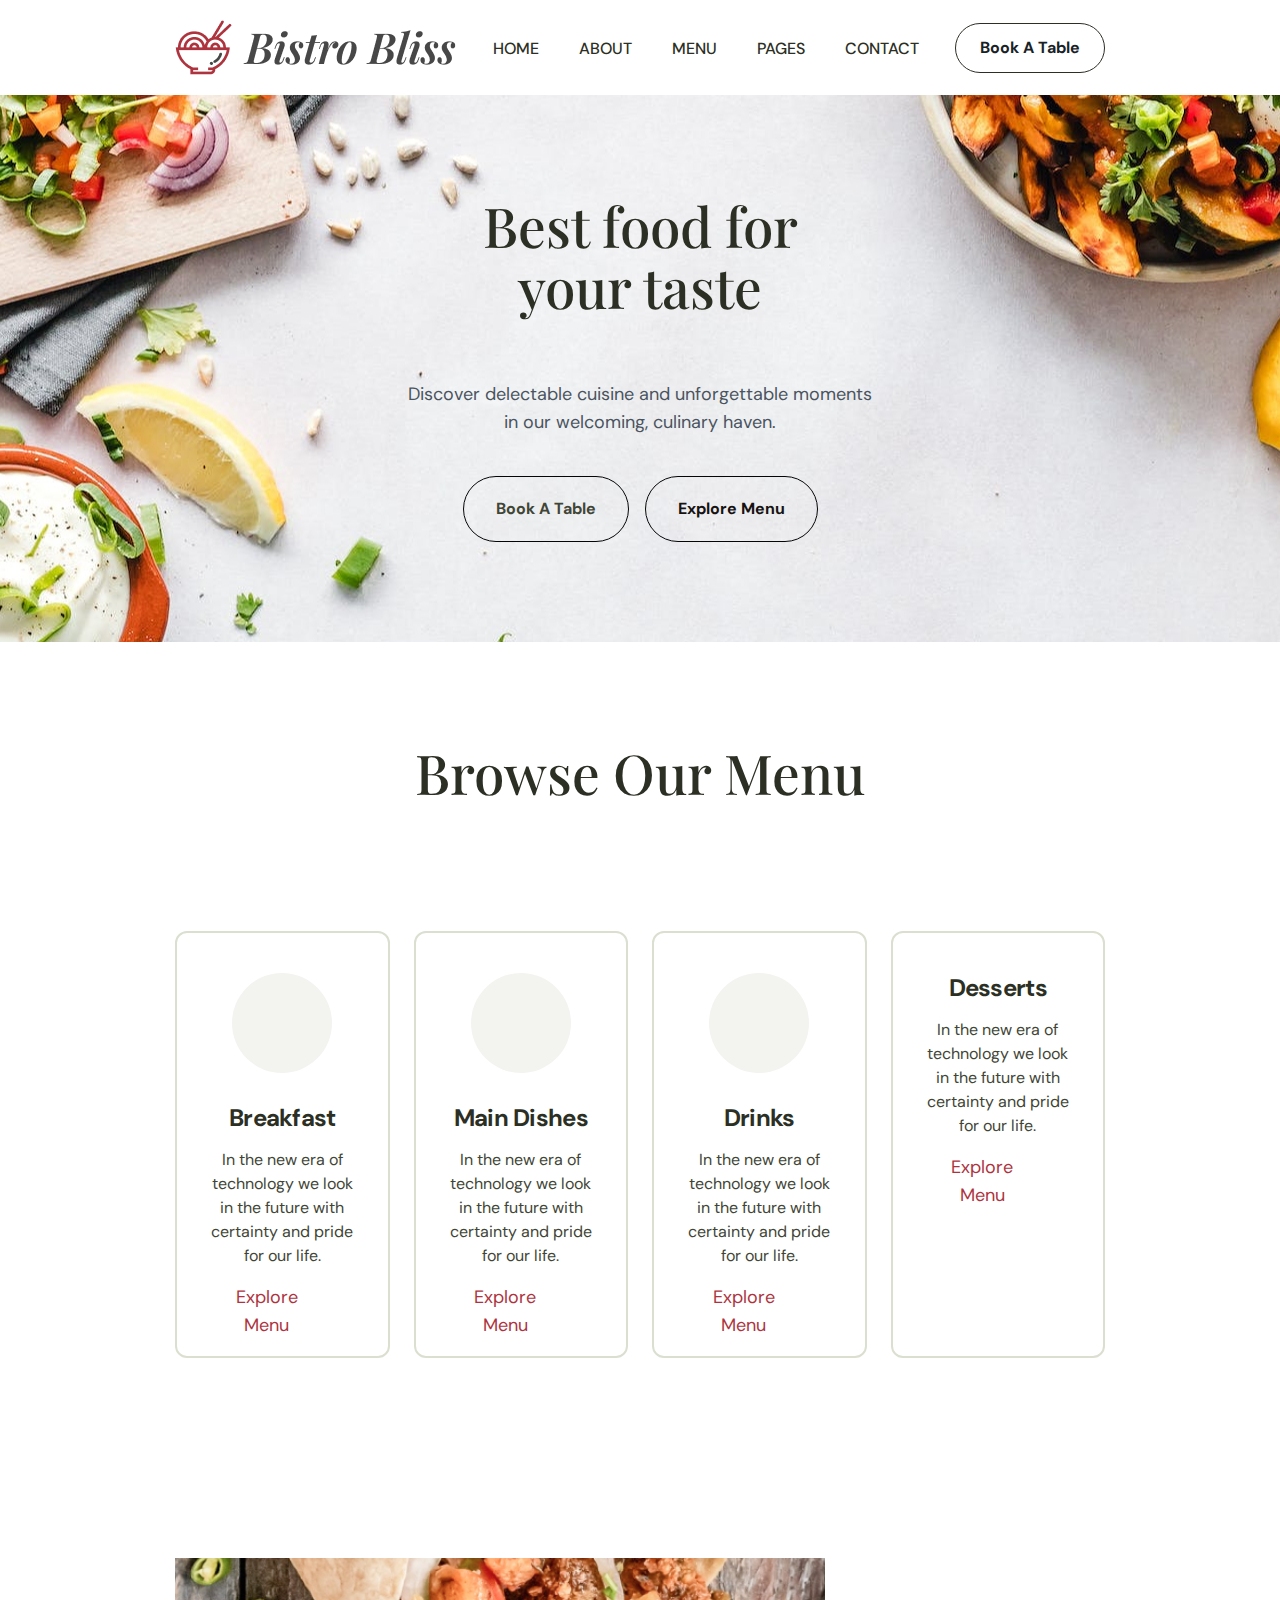
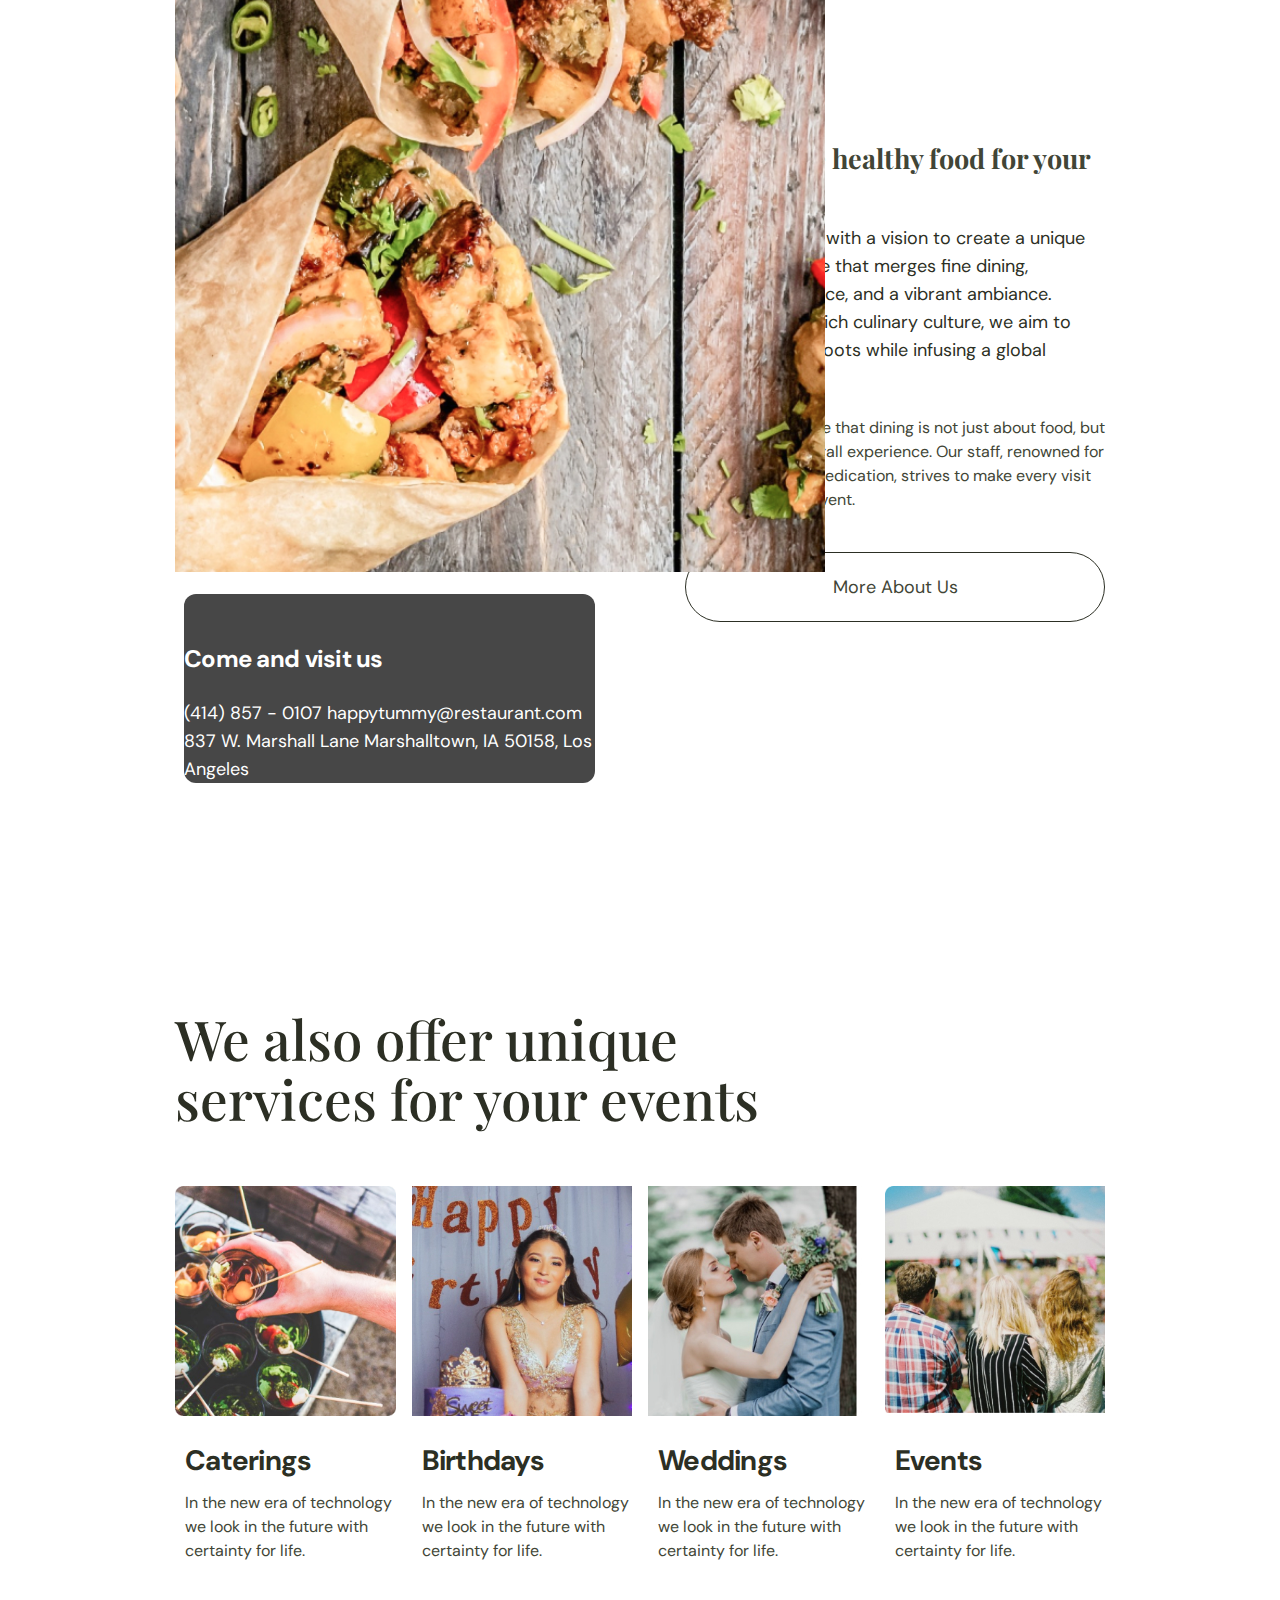
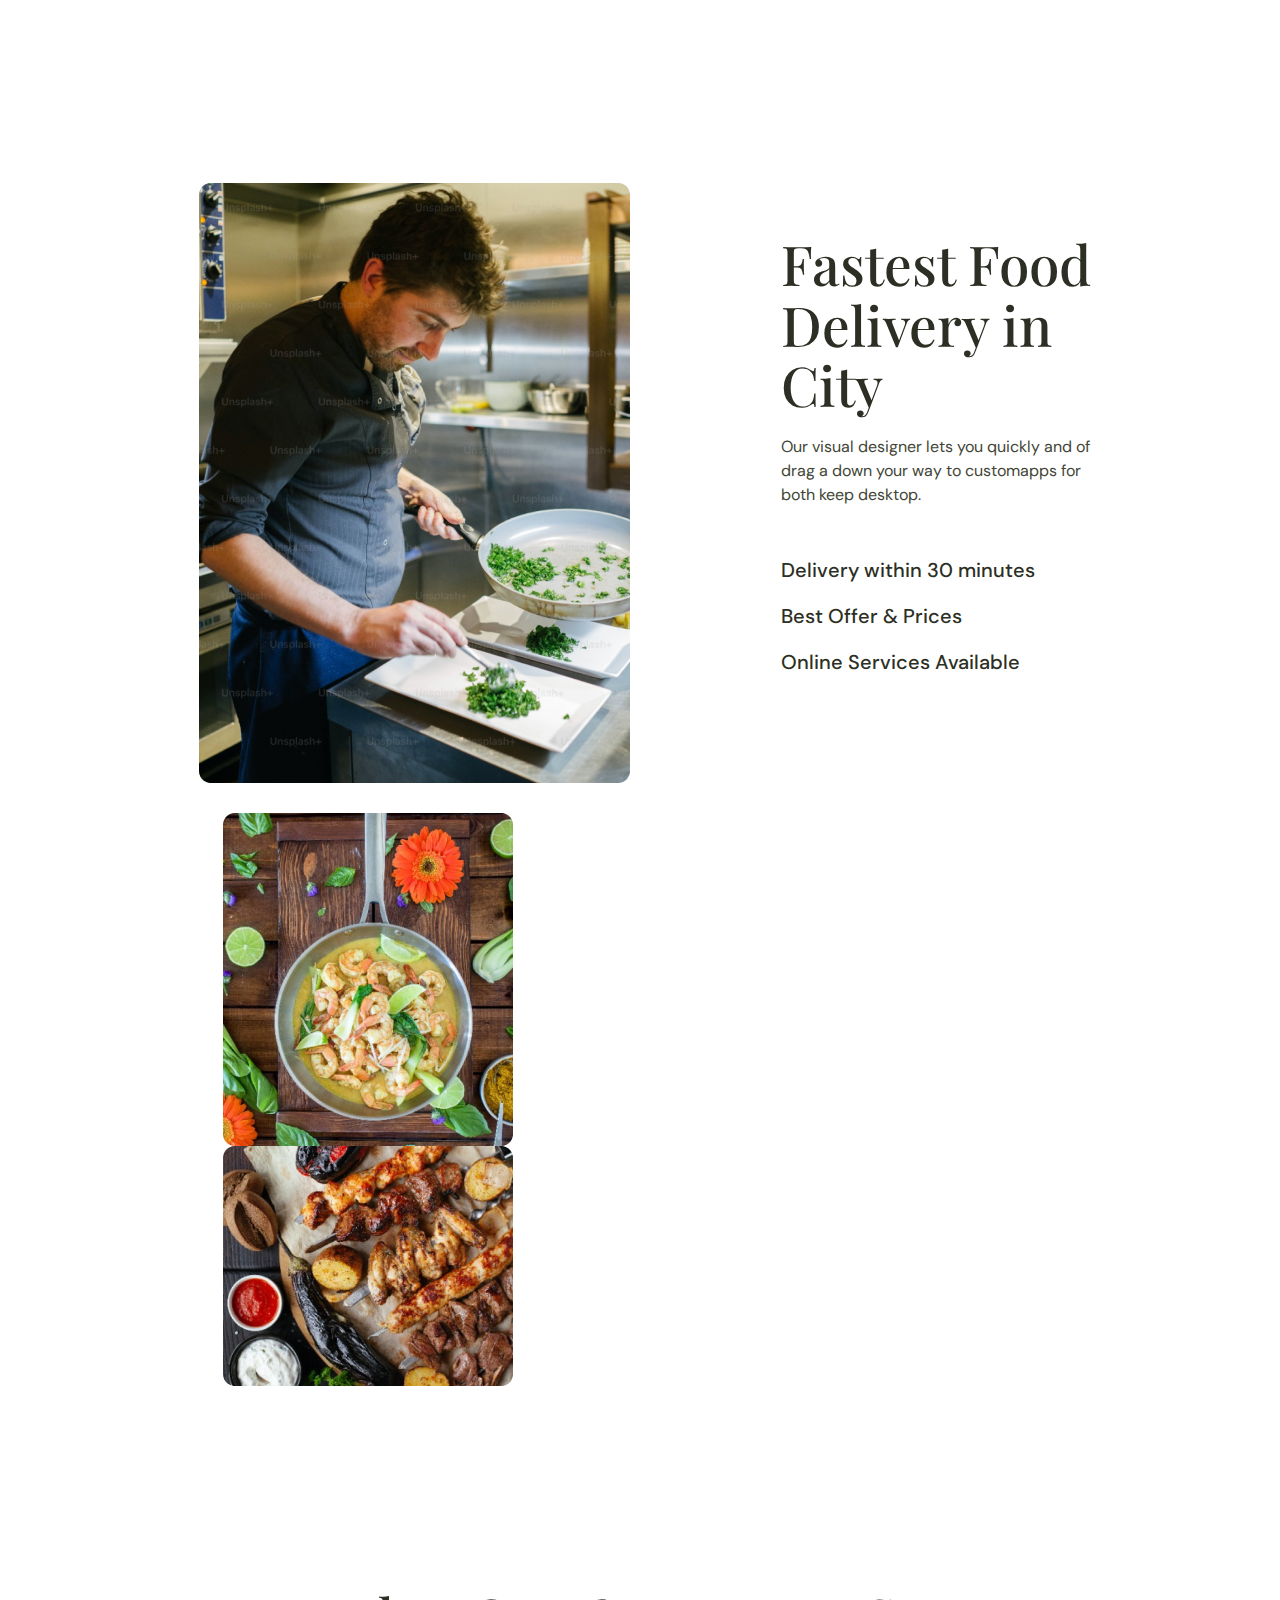
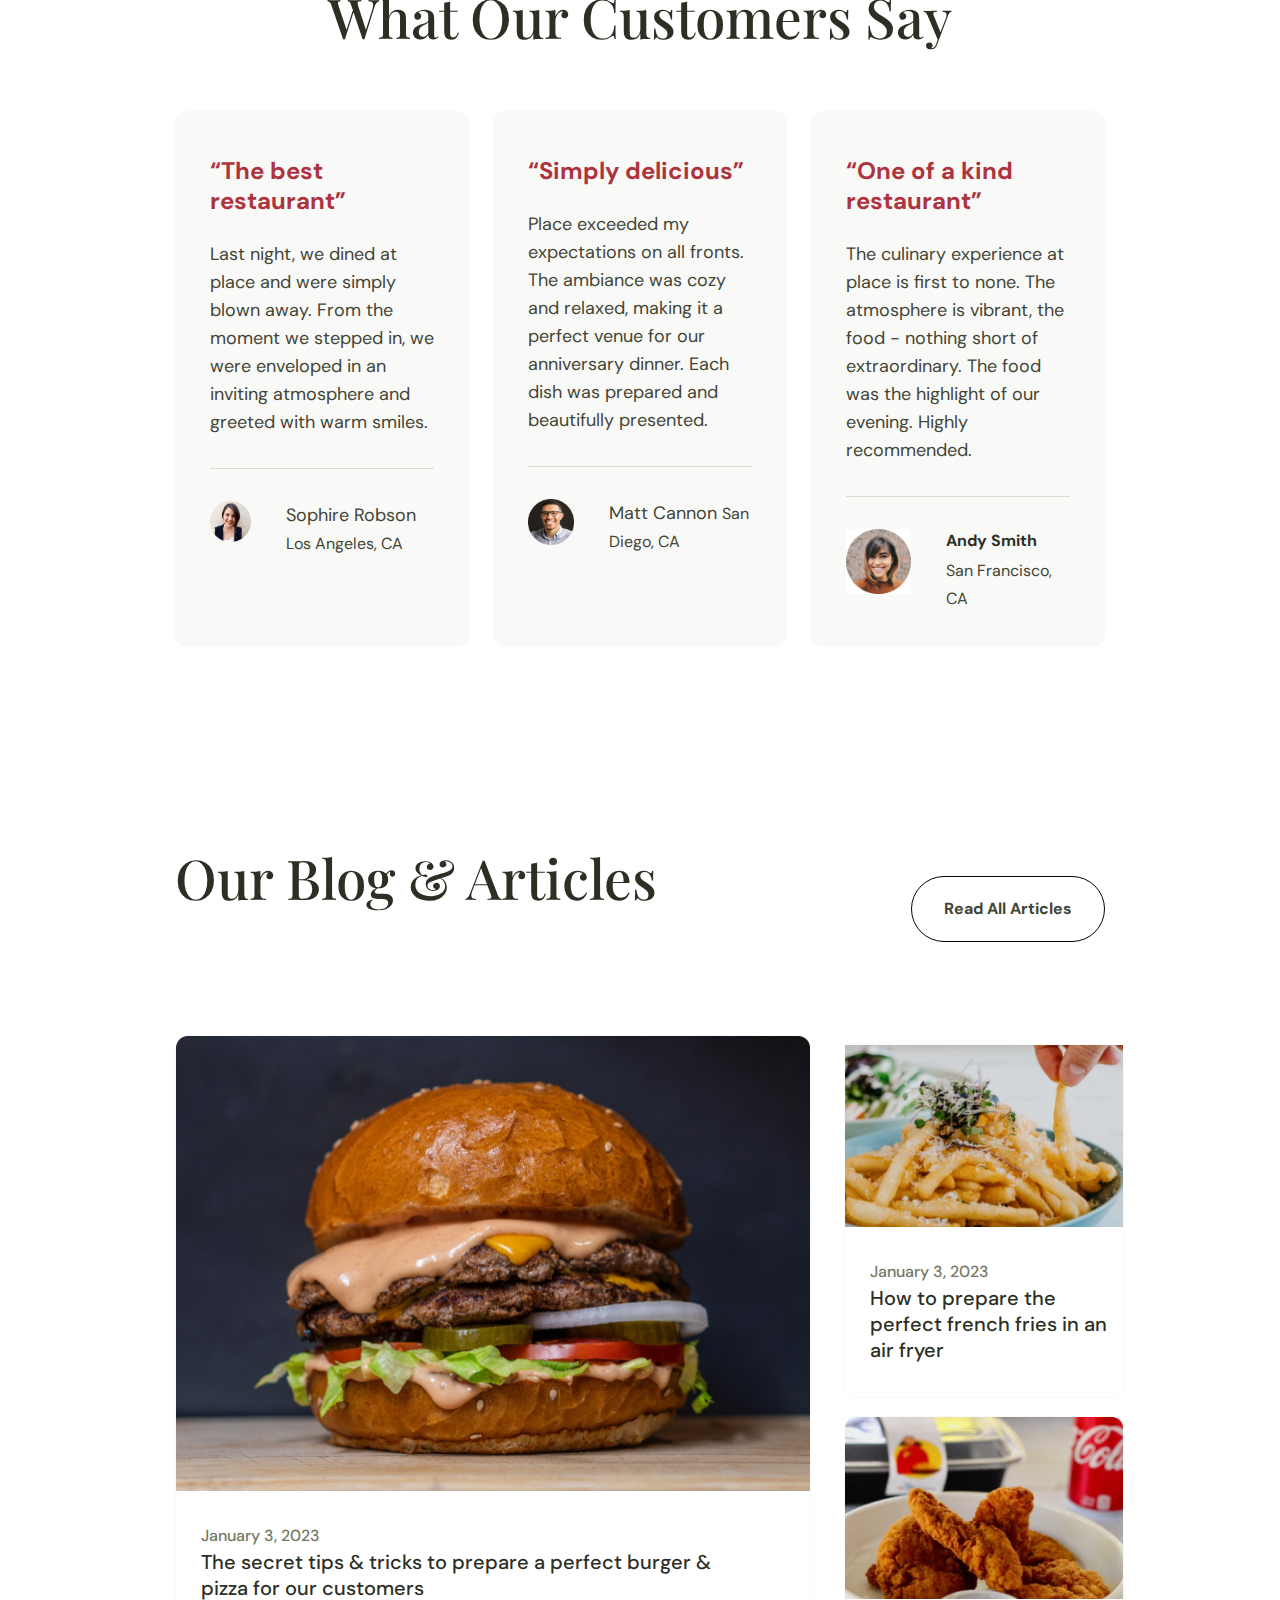
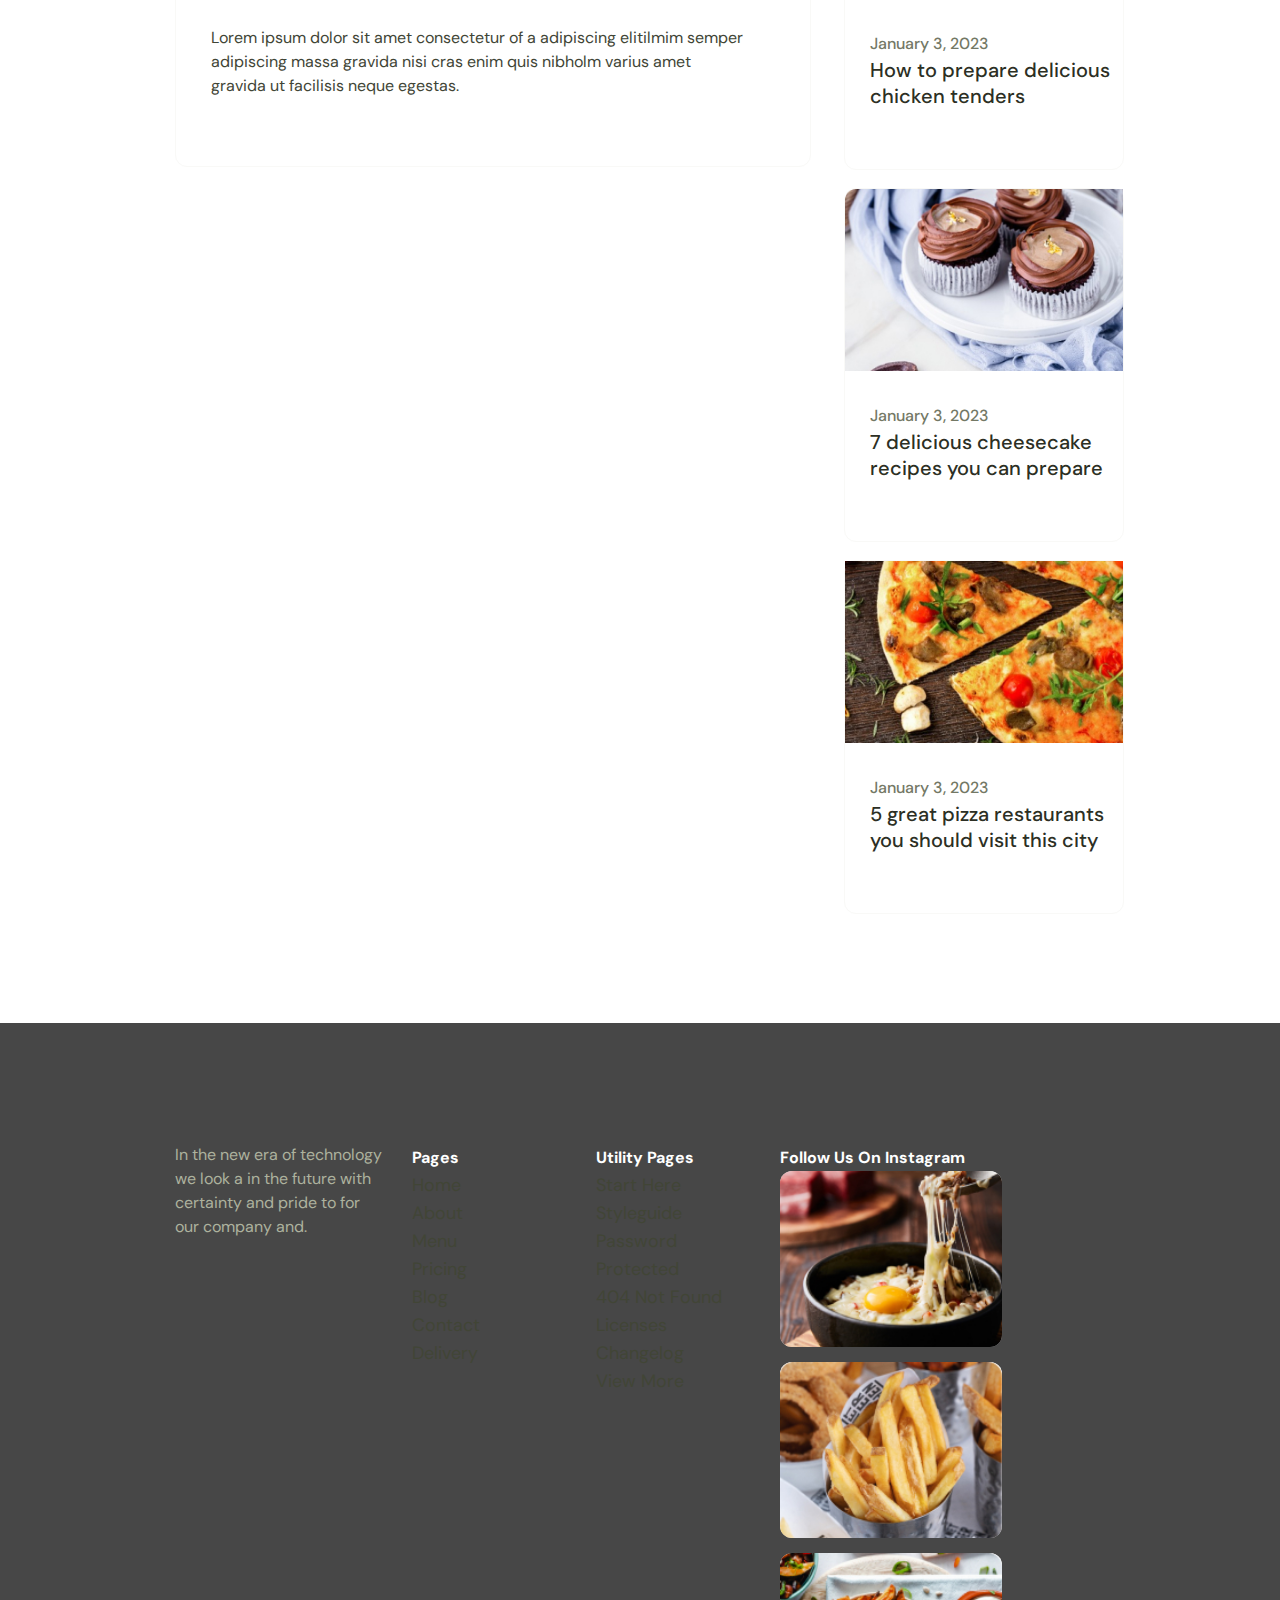
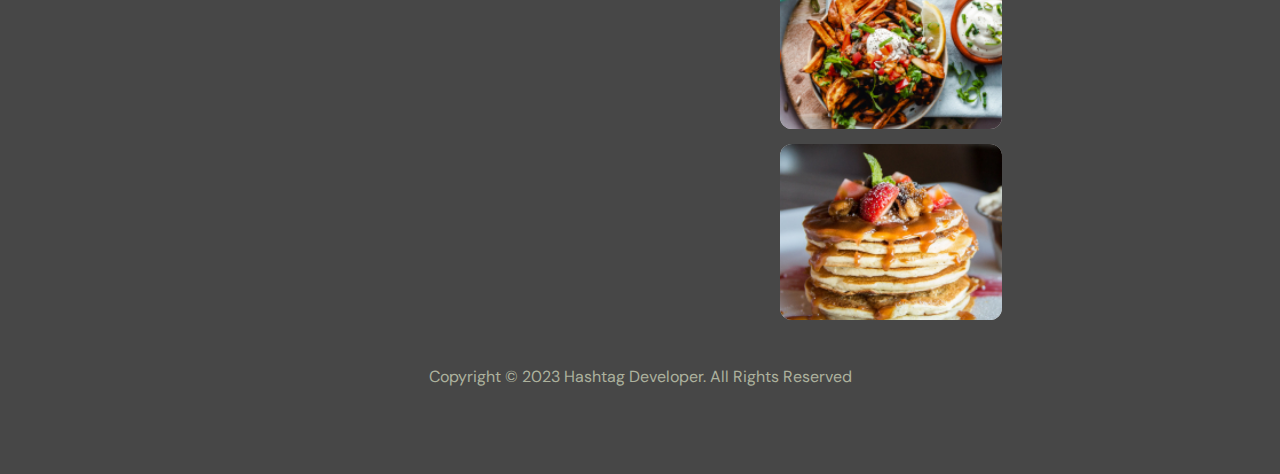
==== index.html @ 9ccdf3a5 "test" ====
<!DOCTYPE html>
<html lang="en">

<head>
	<meta charset="UTF-8">
	<title>Bistro Bliss</title>
	<meta name="viewport" content="width=device-width, initial-scale=1.0">
	<link rel="apple-touch-icon" sizes="180x180" href="img/favicon/apple-touch-icon.png">
	<link rel="icon" type="image/png" sizes="32x32" href="img/favicon/favicon-32x32.png">
	<link rel="icon" type="image/png" sizes="16x16" href="img/favicon/favicon-16x16.png">
	<link rel="stylesheet" href="" link rel="preconnect" href="https://fonts.googleapis.com">
	<link rel="preconnect" href="https://fonts.gstatic.com" crossorigin>
	<link href="https://fonts.googleapis.com/css2?family=DM+Sans:ital,opsz,wght@0,9..40,400;0,9..40,
	700;1,9..40,400&family=Playfair+Display:ital,wght@0,500;1,400;1,700&display=swap" rel="stylesheet">
	<link rel="stylesheet" href="css/style.css">
	<link rel="stylesheet" href="css/media.css">
</head>

<body>
	<header>
		<div class="container">
			<div class="head  flex">
				<a href="index.html" class="head_logo">
					<img src="img/icons/Logo.png" alt="">
				</a>
				<nav>
					<ul class="menu flex">
						<li><a href="index.html">HOME</a></li>
						<li><a href="about.html">ABOUT</a></li>
						<li><a href="menu.html">MENU</a></li>
						<li><a href="pages.html">PAGES</a></li>
						<li><a href="contact.html">CONTACT</a></li>

					</ul>
				</nav>
				<a href="#" class="btn">Book A Table</a>
			</div>

		</div>
	</header>

	<section class="main">
		<div class="container">
			<h1 class="sec_tit">Best food for <br>
				your taste</h1>
			<p class="sec_desc">
				Discover delectable cuisine and unforgettable moments <br> in our welcoming, culinary haven.
			</p>
			<div class="buttons">
				<a href="#" class="btn1">Book A Table</a>
				<a href="#" class="btn2">Explore Menu</a>


			</div>
		</div>
	</section>

	<section class="browse">
		<div class="container">
			<h2 class="sec_tit">Browse Our Menu</h2>
			<div class="browse_cards flex">
				<div class="browse_card">
					<i class="browse_ic"></i>
					<h3 class="browse_tit">Breakfast</h3>
					<p class="browse_txt">In the new era of technology we look in the future with certainty and pride
						for our life.</p>
					<a href="menu.html" class="browse_link"> Explore Menu</a>
				</div>
				<div class="browse_card">
					<i class="browse_ic"></i>
					<h3 class="browse_tit">Main Dishes</h3>
					<p class="browse_txt">In the new era of technology we look in the future with certainty and pride
						for our life.</p>
					<a href="menu.html" class="browse_link"> Explore Menu</a>
				</div>
				<div class="browse_card">
					<i class="browse_ic"></i>
					<h3 class="browse_tit">Drinks</h3>
					<p class="browse_txt">In the new era of technology we look in the future with certainty and pride
						for our life.</p>
					<a href="menu.html" class="browse_link">Explore Menu</a>
				</div>
				<div class="browse_card">
					<i class="browse_"></i>
					<h3 class="browse_tit">Desserts</h3>
					<p class="browse_txt">In the new era of technology we look in the future with certainty and pride
						for our life.</p>
					<a href="menu.html" class="browse_link">Explore Menu</a>
				</div>
			</div>
		</div>
	</section>
	<section class="about ">
		<div class="container">
			<div class="provide_in flex">
				<div class="provide_left">
					<div class="about_img">
						<img src="img/don.jpg" alt="">
					</div>
					<div class="provide_info">
						<p class="provide_info-txt">Come and visit us</p>
						<div class="icons">

							<a href="tel:(414) 857 - 0107">(414) 857 - 0107</a>
							<a href="mailto:happytummy@restaurant.com">happytummy@restaurant.com</a>
							<a href="geo:837 W. Marshall Lane Marshalltown, IA 50158, Los Angeles">837 W. Marshall Lane
								Marshalltown, IA 50158, Los Angeles</a>

						</div>

					</div>
				</div>
				<div class="provide_right">

					<h2 class="tit2"> We provide healthy food for your family.</h2>
					<p class="p1">Our story began with a vision to create a unique dining experience that merges
						fine
						dining,
						exceptional service, and a vibrant ambiance. Rooted in city's rich culinary culture, we aim
						to honor
						our
						local roots while infusing a global palate.</p>
					<p class="p2">At place, we believe that dining is not just about food, but also about the
						overall
						experience. Our staff, renowned for their warmth and dedication, strives to make every visit
						an
						unforgettable event.</p>
					<a href="menu.html" class="btn_box1"> More About Us</a>


				</div>

			</div>
		</div>
	</section>
	<section class="offer">
		<div class="container">
			<h2 class=" sec_sub-tit">We also offer unique services for your events</h2>
			<div class="offer_cards flex">
				<div class="offer_card">
					<div class="offer_img">
						<img src="img/offer1.jpg" alt="">
					</div>
					<div class="offer_tit">
						<h3>Caterings</h3>
					</div>
					<div class="offer_txt">
						<p>In the new era of technology we look in the future with certainty for life.</p>
					</div>
				</div>
				<div class="offer_card">
					<div class="offer_img">
						<img src="img/offer2.jpg" alt="">
					</div>
					<div class="offer_tit">
						<h3>Birthdays</h3>
					</div>
					<div class="offer_txt">
						<p>In the new era of technology we look in the future with certainty for life.</p>
					</div>
				</div>
				<div class="offer_card">
					<div class="offer_img">
						<img src="img/offer3.jpg" alt="">
					</div>
					<div class="offer_tit">
						<h3>Weddings</h3>
					</div>
					<div class="offer_txt">
						<p>In the new era of technology we look in the future with certainty for life.</p>
					</div>
				</div>
				<div class="offer_card">
					<div class="offer_img">
						<img src="img/offer4.jpg" alt="">
					</div>
					<div class="offer_tit">
						<h3>Events</h3>
					</div>
					<div class="offer_txt">
						<p>In the new era of technology we look in the future with certainty for life.</p>
					</div>
				</div>
			</div>
		</div>
	</section>
	<section class="fastest_food">
		<div class="container">

			<div class="provide_in2 flex">
				<div class="provide_left2 flex">
					<div class="provide_l1">
						<img src="img/ff1.jpg" alt="">
					</div>
					<div class="provide_l2">
						<img src="img/ff2.jpg" alt="">
						<img src="img/ff3.jpg" alt="">
					</div>
				</div>
				<div class="provide_right2">
					<h2 class="sec_sub-tit">Fastest Food Delivery in City</h2>
					<p class="ff_txt">Our visual designer lets you quickly and of drag a down your way to customapps for
						both keep desktop. </p>
					<div class="icons2">
						<a href="menu html">Delivery within 30 minutes</a>
						<a href="menu html">Best Offer & Prices</a>
						<a href="menu html">Online Services Available</a>
					</div>
				</div>


			</div>
		</div>
	</section>
	<section class="our">
		<div class="container">
			<h2 class="sec_tit">What Our Customers Say</h2>
			<div class="cards flex">
				<div class="card">
					<h4 class="our_tit">
						“The best restaurant”
					</h4>
					<p class="our_txt">Last night, we dined at place and were simply blown away. From the moment we
						stepped in, we were enveloped in an inviting atmosphere and greeted with warm smiles.</p>

					<div class="our_customer flex">
						<div class="our_img">
							<img src="img/bh.jpg" alt="">
						</div>
						<div class="our_info">
							<span class="our_nane">Sophire Robson</span>
							<span class="our_addres">Los Angeles, CA</span>
						</div>
					</div>
				</div>
				<div class="card">
					<h4 class="our_tit">
						“Simply delicious”
					</h4>
					<p class="our_txt">Place exceeded my expectations on all fronts. The ambiance was cozy and relaxed,
						making it a perfect venue for our anniversary dinner. Each dish was prepared and beautifully
						presented.</p>

					<div class="our_customer flex">
						<div class="our_img">
							<img src="img/bs.jpg" alt="">
						</div>
						<div class="our_info">
							<span class="our_nane">Matt Cannon</span>
							<span class="our_addres">San Diego, CA</span>
						</div>
					</div>
				</div>
				<div class="card">
					<h4 class="our_tit">
						“One of a kind restaurant”
					</h4>
					<p class="our_txt">The culinary experience at place is first to none. The atmosphere is vibrant, the
						food - nothing short of extraordinary. The food was the highlight of our evening. Highly
						recommended.</p>

					<div class="our_customer flex">
						<div class="our_img">
							<img src="img/sf.jpg" alt="">
						</div>
						<div class="our_info">
							<span class="our_name">Andy Smith</span>
							<span class="our_addres">San Francisco, CA</span>
						</div>
					</div>
				</div>
			</div>

		</div>
	</section>
	<section class="blog">

		<div class="container">
			<div class="blog_top flex">
				<h2 class="sec_tit">
					Our Blog & Articles

				</h2>
				<a href="#" class="btn_red">Read All Articles</a>
			</div>
			<div class="provide_in3">
				<div class="blog_cards flex">
					<div class="provide_right2">
						<div class="blog_card">
							<div class="blog_img">
								<img src="img/blog1.jpg" alt="">
							</div>
							<span class="blog_date">January 3, 2023</span>
							<h4 class="blog_tit">The secret tips & tricks to prepare a perfect burger & pizza for our
								customers</h4>
							<p class="blog_txt">Lorem ipsum dolor sit amet consectetur of a adipiscing elitilmim semper
								adipiscing massa gravida nisi cras enim quis nibholm varius amet gravida ut facilisis
								neque egestas.</p>
						</div>
					</div>
					<div class="provide_left2  ">
						<div class="blog_card">
							<div class="blog_img">
								<img src="img/blog2.jpg" alt="">
							</div>
							<span class="blog_date">January 3, 2023</span>
							<h4 class="blog_tit">How to prepare the perfect french fries in an air fryer</h4>
						</div>
						<div class="blog_card">
							<div class="blog_img">
								<img src="img/blog3.jpg" alt="">
							</div>
							<span class="blog_date">January 3, 2023</span>
							<h4 class="blog_tit">How to prepare delicious chicken tenders</h4>
						</div>
						<div class="blog_card">
							<div class="blog_img">
								<img src="img/blog4.jpg" alt="">
							</div>
							<span class="blog_date">January 3, 2023</span>
							<h4 class="blog_tit">7 delicious cheesecake recipes you can prepare</h4>
						</div>
						<div class="blog_card">
							<div class="blog_img">
								<img src="img/blog5.jpg" alt="">
							</div>
							<span class="blog_date">January 3, 2023</span>
							<h4 class="blog_tit">5 great pizza restaurants you should visit this city</h4>
						</div>
					</div>

				</div>
			</div>
		</div>
	</section>


	<footer>
		<div class="container">
			<div class="footrer_big flex">

				<div class="footer_left">
					<a href="" class="footer_logo">
						<img src="" alt="">
					</a>
					<p class="footer_txt">In the new era of technology we look a in the future with certainty and pride
						to for our company and.</p>
					<div class="footer_icons">
						<a href="" class="footer_ic"></a>
						<a href="" class="footer_ic"></a>
						<a href="" class="footer_ic"></a>
						<a href="" class="footer_ic"></a>
						<a href="" class="footer_ic"></a>
					</div>
				</div>

				<div class="footer_nav">
					<span class="footer_tit">Pages</span>
					<ul class="footer_list">
					</ul>
					<li><a href="">Home</a></li>
					<li><a href="">About</a></li>
					<li><a href="">Menu</a></li>
					<li><a href="">Pricing </a></li>
					<li><a href="">Blog</a></li>
					<li><a href="">Contact</a></li>
					<li><a href="">Delivery</a></li>

				</div>
				<div class="footer_nav">
					<span class="footer_tit">Utility Pages</span>
					<ul class="footer_list">
					</ul>
					<li><a href="">Start Here</a></li>
					<li><a href="">Styleguide</a></li>
					<li><a href="">Password Protected</a></li>
					<li><a href="">404 Not Found</a></li>
					<li><a href="">Licenses</a></li>
					<li><a href="">Changelog</a></li>
					<li><a href="">View More</a></li>
				</div>
				<div class="footer_right">
					<span class="footer_tit">Follow Us On Instagram</span>
					<div class="footer_imges ">
						<div class="footer_img">
							<img src="img/footer1.jpg" alt="">
						</div>
						<div class="footer_img">
							<img src="img/footer2.jpg" alt="">

						</div>
						<div class="footer_img">

							<img src="img/footer3.jpg" alt="">
						</div>
						<div class="footer_img">

							<img src="img/footer4.jpg" alt="">
						</div>
					</div>

				</div>

			</div>
			<p class="footer_copy">
				Copyright © 2023 Hashtag Developer. All Rights Reserved
			</p>

		</div>
	</footer>


	<script src="js/core.js"></script>

</body>

</html>
---- css/style.css ----
html,
body {
	height: 100%;
}

* {
	margin: 0;
	padding: 0;
	box-sizing: border-box;
}

.clearfix::after {
	clear: both;
	content: "";
	display: table;
}

a {
	color: inherit;
	text-decoration: none;
}

li {
	list-style: none;
}

ul li:last-child {
	margin-bottom: 0;
}

img {
	display: block;
	width: 100%;
	height: auto;
}

button,
label {
	cursor: pointer;
}

input,
button,
textarea {
	background: none;
	border: none;
	outline: none;
	display: block;
	width: 100%;
	font-family: inherit;
	font-size: inherit;
	font-weight: inherit;
}

input[type="radio"],
input[type="checkbox"] {
	display: none;
}

input::placeholder {
	color: inherit;
}

button {
	cursor: pointer;
}

input,
textarea {
	display: block;
	resize: none;
}

body {
	color: #414536;
	font-family: "DM Sans", arial;
	font-size: 18px;
	line-height: 28px;
	/* 155.556% */
}

.container {
	max-width: 1330px;
	width: 100%;
	min-width: 320px;
	margin: 0 auto;
	padding: 0 15px;

}

.dn {
	display: none;
}

section {
	padding: 100px 0;
}

.sec_tit {
	color: var(--neutral-07, #2C2F24);
	text-align: center;

	/* Headline/H1 */
	font-family: Playfair Display;
	font-size: 100px;
	font-style: normal;
	font-weight: 400;
	line-height: 96px;
	/* 96% */
}


.sec_desc {
	padding-top: 32px;
	color: var(--neutral-06, #495460);
	min-width: 660px;
	text-align: center;
	font-style: normal;
	margin: 0 auto 40px;

	/* 155.556% */
}

.color {
	color: #BE963F;
}

.dib {
	display: inline-block;
}

.hover {
	transition: 0.3s;
}

.hover:hover {
	color: #BE963F;
}

.btn {
	color: var(--neutral-07, #182226);
	text-align: right;

	/* Body/16px/Bold */
	font-family: "DM Sans";
	font-size: 16px;
	font-style: normal;
	font-weight: 700;
	line-height: 24px;
	/* 150% */
	display: inline-flex;
	padding: 12px 24px;
	justify-content: center;
	align-items: center;
	gap: 5px;
	border: 5px;
	border-radius: 118px;
	border: 1.5px solid var(--neutral-07, #2C2F24);
	transition: 0.5s;
}


.btn:hover {
	background: #2C2F24;
	color: #fff
}

.menu a {
	color: var(--neutral-07, #2C2F24);
	/* Body/16px/Medium */
	;
	font-size: 16px;
	font-weight: 500;
	line-height: 24px;
	/* 150% */
	padding: 4px 16px;
	margin-right: 8px;
	border-radius: 34px;
	transition: 0.5s;
}

.menu li:last-child a {
	margin-right: 0;
}

.menu a:hover {
	background: #DBDFD0;
}

.link {
	transition: 0.3s;
}

.link:hover {
	box-shadow: 0px 6px 5px 2px #836A36;
}

.flex {
	display: flex;
	justify-content: space-between;
}

/* header */
.head {
	padding: 20px 0;
	align-items: center;
}

.main {
	background: url(/img/icons/main.jpg) center no-repeat;

}

.buttons {
	display: flex;
	justify-content: center;
}

.btn1 {
	display: flex;
	padding: 20px 32px;
	justify-content: center;
	align-items: center;
	gap: 10px;
	border-radius: 118px;
	font-family: "DM Sans";
	font-size: 16px;
	font-style: normal;
	font-weight: 700;
	line-height: 24px;
	border: 1px solid #050505;
	transition: 0.5s;
	margin: 0 8px;

}

.btn2 {
	display: flex;
	padding: 20px 32px;
	justify-content: center;
	align-items: center;
	gap: 10px;
	text-align: right;
	color: #171212;
	cursor: pointer;

	/* Body/16px/Bold */
	font-family: "DM Sans";
	font-size: 16px;
	font-style: normal;
	font-weight: 700;
	line-height: 24px;
	/* 150% */
	border-radius: 118px;
	border: 1px solid #050505;
	transition: 0.5s;
	margin: 0 8px;


}

.btn1:hover,
.btn2:hover {
	background: #AD343E;
	color: var(--neutral-01, #FFF);
}

.br_tit {
	padding-top: 50px;
	color: var(--neutral-07, #2C2F24);
	text-align: center;

	/* Headline/H2 */
	font-family: "Playfair Display";
	font-size: 55px;
	font-style: normal;
	line-height: 96px;
	font-weight: 400;
	line-height: 60.5px;
	/* 110% */
	margin-bottom: 32px;
}

.main .sec_tit {
	max-width: 660px;
	margin: 0 auto 32px;


}

.browse_card {
	border-radius: 12px;
	border: 2px solid #DBDFD0;
	background: #FFF;
	width: calc((100% - 72px) / 4);
	padding: 40px 34px 32px;
	margin-top: 64px;
}

.browse_ic {
	width: 100px;
	height: 100px;
	border-radius: 50%;
	display: block;
	background: #F3F3F0;
	margin: 0 auto 30px;
}

.browse_tit {
	color: #2C2F24;
	text-align: center;
	font-size: 24px;
	font-weight: 700;
	line-height: 30px;
	/* 125% */
	letter-spacing: -0.72px;
	margin-bottom: 15px;
}

.browse_txt {
	color: #414536;
	text-align: center;
	font-family: "DM Sans";
	font-size: 16px;
	font-style: normal;
	font-weight: 400;
	line-height: 24px;
	/* 150% */
	margin-top: 15px;
}

.browse_link {
	display: inline-flex;
	width: 111px;
	height: 26px;
	justify-content: center;
	align-items: center;
	text-align: center;
	gap: 10px;
	border-radius: 12px;
	color: #AD343E;
	margin-top: 30px;
}

.browse_card__1 .browse_ic {
	border-image: url(/img/icons/tea.svg);
}

.browse_card__2 .browse_ic {
	border-image: url(/img/icons/icon.svg);
}

.browse_card__3 .browse_ic {
	border-image: url(/img/icons/icon1.svg);
}

.browse_card__4 .browse_ic {
	border-image: url(/img/icons/icon2.svg);
}



.containe1 {
	display: flex;
	padding: 0 0 0 90px;
}

.provide_in {
	align-items: center;
}

.provide_left {
	width: calc(50% - 45px);
	padding: 0 50px 50px 0;
	position: relative;
}

.provide_right {
	width: calc(50% - 45px);

}

.provide_info {
	position: absolute;
	bottom: 0;
	right: 0;
}

.about_img {
	width: 650px;
	height: 800px;

}

.tit2 {
	/* Headline/H2 */
	font-family: "Playfair Display";
	margin-bottom: 24px;
}

.p1 {
	color: var(--neutral-07, #2C2F24);

	/* Body/18px/Medium */
	font-family: "DM Sans";
	font-size: 18px;
	line-height: 28px;
	/* 155.556% */
	margin-bottom: 24px;
}

.p2 {
	color: var(--neutral-07, #414536);

	/* Body/18px/Medium */
	font-family: "DM Sans";
	font-size: 16px;
	font-weight: 400;
	line-height: 24px;
	/* 155.556% */
	margin-bottom: 40px;
}

.provide_info {
	border-radius: 12px;
	background: #474747;
	color: #fff;
	width: 411px;
	padding-top: 25px;
	margin-bottom: 25px;

}

.icons1 {
	padding-top: 25px;
	margin-bottom: 25px;
	display: flex;
	flex-direction: column;
	align-items: flex-start;
	gap: 25px;
}

.btn_box1 {
	display: flex;
	padding: 20px 32px;
	justify-content: center;
	align-items: flex-start;
	gap: 10px;
	border-radius: 118px;
	border: 1.5px solid var(--neutral-07, #2C2F24);
}

.provide_info-txt {
	color: var(--neutral-01, #FFF);

	/* Headline/H3 */
	font-family: DM Sans;
	font-size: 24px;
	font-style: normal;
	font-weight: 700;
	line-height: 30px;
	/* 125% */
	letter-spacing: -0.72px;
	display: flex;
	flex-direction: column;
	align-items: flex-start;
	gap: 25px;
	padding-top: 25px;
	margin-bottom: 25px;
}


.offer .sec_sub-tit {
	max-width: 675px;
	margin-bottom: 57px;
	color: var(--neutral-07, #2C2F24);

	/* Headline/H2 */
	font-family: Playfair Display;
	font-size: 55px;
	font-style: normal;
	font-weight: 500;
	line-height: 60.5px;
	/* 110% */
}

.offer_card {
	width: calc((100% - 48px) / 4);
	transition: 0.3s;
	border-radius: 12px;
	padding-bottom: 20px;

}

.offer_card:hover {
	box-shadow: 0 5px 5px rgb(0, 0, 0, 0.2);
}

.offer_img {
	margin-bottom: 30px;
}

.offer_tit {
	color: var(--neutral-07, #2C2F24);
	text-align: start;

	/* Headline/H3 */
	font-family: DM Sans;
	font-size: 24px;
	font-style: normal;
	font-weight: 700;
	line-height: 30px;
	/* 125% */
	letter-spacing: -0.72px;
	margin-bottom: 15px;
	padding-left: 10px;
}

.offer_txt {
	color: var(--neutral-06, #414536);

	/* Body/16px/Regular */
	font-family: "DM Sans";
	font-size: 16px;
	font-style: normal;
	font-weight: 400;
	line-height: 24px;
	/* 150% */
	padding-left: 10px;

}

/*fastest_food*/

.fastest_food .sec_sub-tit {

	max-width: 414px;
	color: var(--neutral-07, #2C2F24);
	padding-top: 50px;

	/* Headline/H2 */
	font-family: "Playfair Display";
	font-size: 55px;
	font-style: normal;
	font-weight: 500;
	line-height: 60.5px;
	/* 110% */
	margin-bottom: 20px;

}

.ff_txt {
	max-width: 414px;
	color: var(--neutral-06, #414536);

	/* Body/16px/Regular */
	font-family: "DM Sans";
	font-size: 16px;
	font-style: normal;
	font-weight: 400;
	line-height: 24px;
	/* 150% */
	margin-bottom: 50px;
}

.icons2 {
	display: flex;
	flex-direction: column;
	align-items: start;

	gap: 20px;
	color: var(--neutral-07, #2C2F24);

	/* Body/20px/Medium */
	font-family: "DM Sans";
	font-size: 20px;
	font-style: normal;
	font-weight: 500;
	line-height: 26px;
	/* 130% */

}

.provide_l2 {
	margin-top: 30px;
	margin-left: 24px;

}


.provide_l2 {
	align-items: stretch;
	padding-top: 27px 5px;
	margin-bottom: 24px 5px;
}

/*our*/
.card {
	padding: 45px 35px 35px;
	width: calc((100% - 48px) / 3);
	border-radius: 12px;
	background: var(--neutral-02, #F9F9F7);
}

.sec_tit {

	color: var(--neutral-07, #2C2F24);
	text-align: center;

	/* Headline/H2 */
	font-family: "Playfair Display";
	font-size: 55px;
	font-style: normal;
	font-weight: 500;
	line-height: 60.5px;
	/* 110% */
	margin-bottom: 64px;
}

.our_tit {

	align-items: center;
	color: #AD343E;

	/* Headline/H3 */
	font-family: DM Sans;
	font-size: 24px;
	font-style: normal;
	font-weight: 700;
	line-height: 30px;
	/* 125% */
	margin-bottom: 24px;

}

.our_txt {

	align-items: center;
	max-width: 346px;
	color: var(--neutral-06, #414536);

	/* Body/18px/Regular */
	font-family: "DM Sans";
	font-size: 18px;
	line-height: 28px;
	/* 155.556% */
	margin-bottom: 32px;
	padding-bottom: 32px;
	border-bottom: 1px solid #DBDFD0;
}




.our_img {

	width: 70px;
	height: 70px;
}

.our_customer {
	justify-content: flex-start;
}

.our_info {
	padding-left: 35px;
}

.our_name {

	color: var(--neutral-07, #2C2F24);
	display: block;

	/* Body/16px/Bold */
	font-family: "DM Sans";
	font-size: 16px;
	font-style: normal;
	font-weight: 700;
	line-height: 24px;
	/* 150% */
	margin-bottom: 3px;
}

.our_addres {
	color: var(--neutral-06, #414536);

	/* Body/16px/Regular */
	font-family: "DM Sans";
	font-size: 16px;
	line-height: 24px;
	/* 150% */

}


/*blog*/
.blog_top {

	align-items: center;
	margin-bottom: 64px;
}

.blog_top .sec_tit {
	color: var(--neutral-07, #2C2F24);

	/* Headline/H2 */
	font-family: "Playfair Display";
	font-size: 55px;
	font-style: normal;
	font-weight: 500;
	line-height: 60.5px;
	/* 110% */
}

.btn_red {
	display: inline-flex;
	padding: 20px 32px;
	justify-content: center;
	align-items: center;
	gap: 10px;
	border: 1px solid #050505;
	border-radius: 118px;
	text-align: right;

	/* Body/16px/Bold */
	font-family: "DM Sans";
	font-size: 16px;
	font-weight: 700;
	line-height: 24px;
	/* 150% */
	cursor: pointer;
	transition: 0.5s;
}

.btn_red:hover {
	background: #AD343E;
	color: #DBDFD0;
}

.provide_right2 .blog_card {
	width: 636px;
	height: 732px;
	flex-shrink: 0;
	border-radius: 12px;
	border: 1px solid var(--neutral-02, #F9F9F7);
	background: var(--neutral-01, #FFF);
	cursor: pointer;
	transition: 1s;
}

.blog_img {
	margin-bottom: 30px;
}

.blog_date {
	max-width: 253px;
	padding-top: 15px;
	padding-left: 25px;
	color: var(--neutral-05, #737865);
	/* Body/16px/Medium */
	font-family: "DM Sans";
	font-size: 16px;
	font-style: normal;
	font-weight: 500;
	line-height: 24px;
	/* 150% */
	margin-bottom: 10px;
}

.blog_tit {
	max-width: 568px;
	padding-left: 25px;
	color: var(--neutral-07, #2C2F24);

	/* Body/20px/Medium */
	font-family: "DM Sans";
	font-size: 20px;
	font-style: normal;
	font-weight: 500;
	line-height: 26px;
	/* 130% */
	margin-bottom: 25px;
}

.blog_txt {
	max-width: 568px;
	padding-left: 35px;
	color: var(--neutral-06, #414536);

	/* Body/16px/Regular */
	font-family: "DM Sans";
	font-size: 16px;
	font-style: normal;
	font-weight: 400;
	line-height: 24px;
	/* 150% */
	margin-bottom: 53px;
}

.provide_right2 .blog_card:hover {
	box-shadow: 0px 2.97872px 59.57446px 0px rgba(0, 0, 0, 0.08);

}

.provide_left2 {
	padding-left: 24px;
	display: flex;
	flex-wrap: wrap;

}

.provide_left2 .blog_card {
	width: calc(50% - 12px);
	flex: wrap;
	width: 280px;
	height: 354px;
	flex-shrink: 0;
	border-radius: 12px;
	border: 1px solid var(--neutral-02, #F9F9F7);
	background: var(--neutral-01, #FFF);
	cursor: pointer;
	transition: 0.5s;
	margin: 9px;

	/* 1 */
}

.provide_left2 .blog_card:hover {
	box-shadow: 0px 2.97872px 59.57446px 0px rgba(0, 0, 0, 0.08);
}

footer {
	padding-top: 120px;
	background: #474747;
}

.footer_copy {
	padding: 30px 0 85px;
	color: #ADB29E;
	font-size: 16px;
	line-height: 24px;
	text-align: center;
}

.footer_tit {

	color: var(--neutral-01, #FFF);

	/* Body/16px/Bold */
	font-family: "DM Sans";
	font-size: 16px;
	font-style: normal;
	font-weight: 700;
	line-height: 24px;
	/* 150% */
}

.footer_txt {
	max-width: 293px;
	color: #ADB29E;

	/* Body/16px/Regular */
	font-family: "DM Sans";
	font-size: 16px;
	font-weight: 400;
	line-height: 24px;
	/* 150% */
}

.footer_big {
	padding-bottom: 100px;
	border-bottom: 1px solid #414536;
	color: #DBDFD0;
}

.footer_left {
	width: 30%;
	border-image: url(../img/icons/logo2.png);
	width: 211.167px;
	height: 55px;
}

.footer_nav {
	width: 17%;
}

.footer_right {
	width: 35%;
}

.footer_list {
	color: var(--neutral-03, #DBDFD0);

	/* Body/16px/Regular */
	font-family: "DM Sans";
	font-size: 16px;
	font-weight: 400;
	line-height: 24px;
	/* 150% */
}

.footer_imgs {
	display: flex;
	flex-wrap: wrap;
}

.footer_img {
	width: calc((100% - 15px) / 2);
	margin-bottom: 15px;
	border-radius: 12px;
	overflow: hidden;
	position: relative;
	width: 222px;
	height: 176px;
	border-radius: 12px;
	background: url(<path-to-image>), lightgray 50% / cover no-repeat;

}

.footer_img img {
	transition: 0.5s;
}

.footer_img:hover img {
	transform: scale(1.2)
}

.footer_img::before {
	content: '';
	position: absolute;
	top: 0;
	bottom: 0;
	left: 0;
	right: 0;
	background: #000;
	opacity: 0;
	z-index: 1;
	transition: 0.5s;
}

.footer_img:hover::before {
	opacity: 0.5;
}

/*ABOUT.HTML*/
/* feel */
.feel_top {
	background: url(../img/feel_bg.jpg) center no-repeat;
	background-size: cover;
	display: block;
	padding: 215px 0;
}

.feel_top .sec_sub-tit {
	max-width: 596px;
	margin: 0 auto;
	color: #fff;
	text-align: center;
	font-family: "Playfair Display";
	font-size: 55px;
	font-weight: 500;
	line-height: 60.5px;
	/* 110% */
}

.feel_play {
	width: 106px;
	height: 106px;
	display: block;
	border-radius: 50%;
	background: #fff;
	margin: 0 auto 34px;
	display: flex;
	justify-content: center;
	align-items: center;
}

.feel_play::before {
	content: '';
	width: 0px;
	height: 0px;
	border-style: solid;
	margin-left: 5px;
	border-width: 12.5px 0 12.5px 20px;
	border-color: transparent transparent transparent #AD343E;
}

.feel_bottom {
	padding-top: 80px;
	max-width: 1272px;
	padding-left: 200px;
	margin-bottom: 95px;
}

.feel_card {
	padding-left: 87px;
}

.feel_tit {
	color: var(--neutral-07, #2C2F24);
	text-align: start;

	/* Body/20px/Bold */
	font-family: "DM Sans";
	font-size: 20px;
	font-weight: 700;
	line-height: 26px;
	/* 130% */
	margin-bottom: 16px;

}

.feel_txt {
	align-items: start;
	max-width: 294px;
	color: var(--neutral-06, #414536);

	/* Body/16px/Regular */
	font-family: "DM Sans";
	font-size: 16px;
	font-weight: 400;
	line-height: 24px;
	/* 150% */
}

/*information*/
.information {
	background-color: #F9F9F7;
}

.info_l {
	width: calc(100% / 2);
	padding: 138px 152px;
}

.info_tit {
	max-width: 547px;
	color: var(--neutral-07, #2C2F24);

	/* Headline/H2 */
	font-family: "Playfair Display";
	font-size: 55px;
	font-style: normal;
	font-weight: 500;
	line-height: 60.5px;
	/* 110% */
	margin-bottom: 20px;
}

.info_txt {
	max-width: 556px;
	color: var(--neutral-06, #414536);

	/* Body/16px/Regular */
	font-family: "DM Sans";
	font-size: 16px;
	font-style: normal;
	font-weight: 400;
	line-height: 24px;
	/* 150% */
	margin-bottom: 60px;
}

.info_cards {
	width: calc((100% / 2) / 4);
}

.info_card {
	width: 293px;
	height: 174px;
	border-radius: 8px;
	border: 1px solid var(--neutral-03, #DBDFD0);
	background: var(--neutral-01, #FFF);
	padding-left: 24px;
	display: inline-flex;
	flex-direction: column;
	justify-content: center;
	align-items: center;
	gap: 15px;

}



.info_txt1 {
	color: var(--neutral-07, #2C2F24);
	text-align: center;
	/* Headline/H2 */
	font-family: "Playfair Display";
	font-size: 55px;
	font-weight: 500;
	line-height: 60.5px;
	/* 110% */
}

.info_txt2 {
	color: var(--neutral-06, #414536);
	text-align: center;

	/* Body/18px/Medium */
	font-family: "DM Sans";
	font-size: 18px;
	font-style: normal;
	font-weight: 500;
	line-height: 28px;
	/* 155.556% */
}

.info_r {
	padding-right: 300px;
}

.info_r img {
	width: 672px;
	height: 884px;
	border-radius: 12px;
}

/*MENU.HTML*/
.bm_tit {
	color: var(--neutral-07, #2C2F24);
	text-align: center;
	margin-bottom: 20px;
	/* Headline/H1 */
	font-family: "Playfair Display";
	font-size: 100px;
	font-style: normal;
	font-weight: 400;
	line-height: 96px;
	/* 96% */
}

.bm_txt1 {
	display: flex;
	justify-content: center;
	align-items: center;
	color: var(--neutral-06, #495460);
	text-align: center;
	max-width: 557px;
	/* Body/18px/Regular */
	font-family: "DM Sans";
	font-size: 18px;
	font-weight: 400;
	line-height: 28px;
	/* 155.556% */
	margin-bottom: 50px;
}

.btn3,
.btn4,
.btn5,
.btn6,
.btn7 {
	display: flex;
	padding: 20px 15px;
	justify-content: center;
	align-items: center;
	gap: 10px;
	text-align: center;
	color: #171212;
	cursor: pointer;
	max-width: 150px;

	/* Body/16px/Bold */
	font-family: "DM Sans";
	font-size: 16px;
	font-style: normal;
	font-weight: 700;
	line-height: 24px;
	/* 150% */
	border-radius: 118px;
	border: 1px solid #050505;
	transition: 1s;
	margin: 0 8px;
	width: 150px;
	height: 48px;
	margin-bottom: 50px;
}

.btn3:hover,
.btn4:hover,
.btn5:hover,
.btn6:hover,
.btn7:hover {
	background: #AD343E;
	color: var(--neutral-01, #FFF);
}

.bm_cards {
	display: flex;
	flex-wrap: wrap;

}

.bm_card {
	width: 306px;
	height: 417.469px;
	border-radius: 12px;
	border: 1.5px solid var(--neutral-03, #DBDFD0);
	background: var(--neutral-01, #FFF);
	margin: 10px 9px;
}

.bmcsrd_img {
	border-radius: 12px 12px 0px 0px;
}

.bmcost {
	padding-top: 15px;
	color: #AD343E;
	text-align: center;
	/* Headline/H3 */
	font-family: "DM Sans";
	font-size: 24px;
	font-weight: 700;
	line-height: 30px;
	/* 125% */
	letter-spacing: -0.72px;
	margin-bottom: 15px;
}

.bmcard_tit {
	color: var(--neutral-07, #2C2F24);
	text-align: center;
	/* Body/20px/Bold */
	font-family: "DM Sans";
	font-size: 20px;
	font-weight: 700;
	line-height: 26px;
	/* 130% */
	margin-bottom: 15px;
}

.bmcard_txt {

	color: var(--neutral-06, #414536);
	text-align: center;
	/* Body/16px/Regular */
	font-family: "DM Sans";
	font-size: 16px;
	font-weight: 400;
	line-height: 24px;
	/* 150% */
}

.apps {
	background: #F9F9F7;
}

.apps_l {
	width: 35px;
}

.apps_tit {
	color: var(--neutral-07, #2C2F24);
	max-width: 346px;
	/* Headline/H2 */
	font-family: "Playfair Display";
	font-size: 55px;
	font-style: normal;
	font-weight: 500;
	line-height: 60.5px;
	/* 110% */
	margin-bottom: 20px;
}

.apps_txt {
	max-width: 346px;
	color: var(--neutral-06, #414536);
	/* Body/16px/Regular */
	font-family: "DM Sans";
	font-size: 16px;
	font-weight: 400;
	line-height: 24px;
	/* 150% */
}

.apps_r {
	width: 65%;
}

.cards_apps {
	display: flex;
	flex-wrap: wrap;
}

.card_app {
	display: flex;
	justify-content: center;
	align-items: center;
	width: 220.909px;
	height: 90px;
	border-radius: 12px;
	border: 1px solid var(--neutral-02, #F9F9F7);
	background: var(--neutral-01, #FFF);
	margin: 10px;
	/* 1 */
	transition: 1s;
}

.card_app1 {
	display: flex;
	justify-content: center;
	align-items: center;
	width: 260px;
	height: 90px;
	border-radius: 12px;
	border: 1px solid var(--neutral-02, #F9F9F7);
	background: var(--neutral-01, #FFF);
	margin: 10px;
	/* 1 */
}

.logo_app img {
	width: 117px;
	height: 24px;
}

/*PAGES.HTML*/
.b2_tit {
	color: var(--neutral-07, #2C2F24);
	text-align: center;
	/* Headline/H1 */
	font-family: "Playfair Display";
	font-size: 100px;
	font-weight: 400;
	line-height: 96px;
	/* 96% */
	margin-bottom: 24px;
}

.b2_txt {
	max-width: 632px;
	color: var(--neutral-06, #414536);
	text-align: center;
	/* Body/18px/Regular */
	font-family: "DM Sans";
	font-size: 18px;
	font-weight: 400;
	line-height: 28px;
	/* 155.556% */
	margin-bottom: 72px;
}

.b2_cards {
	display: flex;
	flex-wrap: wrap;
}

.b2_card {
	width: 306px;
	height: 340px;
	border-radius: 12px;
	border: 1px solid var(--neutral-02, #F9F9F7);
	background: var(--neutral-01, #FFF);
	transition: 1s;
	margin: 10px;
	/* 1 */

}

.card_app:hover,
.b2_card:hover {
	box-shadow: 0px 2.97872px 59.57446px 0px rgba(0, 0, 0, 0.08);
}

/*PAGES2.HTML*/
.p_tit {
	max-width: 1030px;
	color: var(--neutral-07, #2C2F24);
	text-align: center;

	/* Headline/H2 */
	font-family: "Playfair Display";
	font-size: 55px;
	font-weight: 500;
	line-height: 60.5px;
	/* 110% */
	margin-bottom: 25px;
}
---- css/media.css ----
@media screen and (max-width: 1300px) {
	.container{
		max-width: 960px;
	}
}
@media screen and (max-width: 990px) {
	.container{
		max-width: 750px;
	}
}
@media screen and (max-width: 780px) {
	.container{
		max-width: 510px;
	}
}
@media screen and (max-width: 540px) {
	.container{
		max-width: 420px;
	}
}
@media screen and (max-width: 450px) {
	.container{
		max-width: 100%;
	}
}
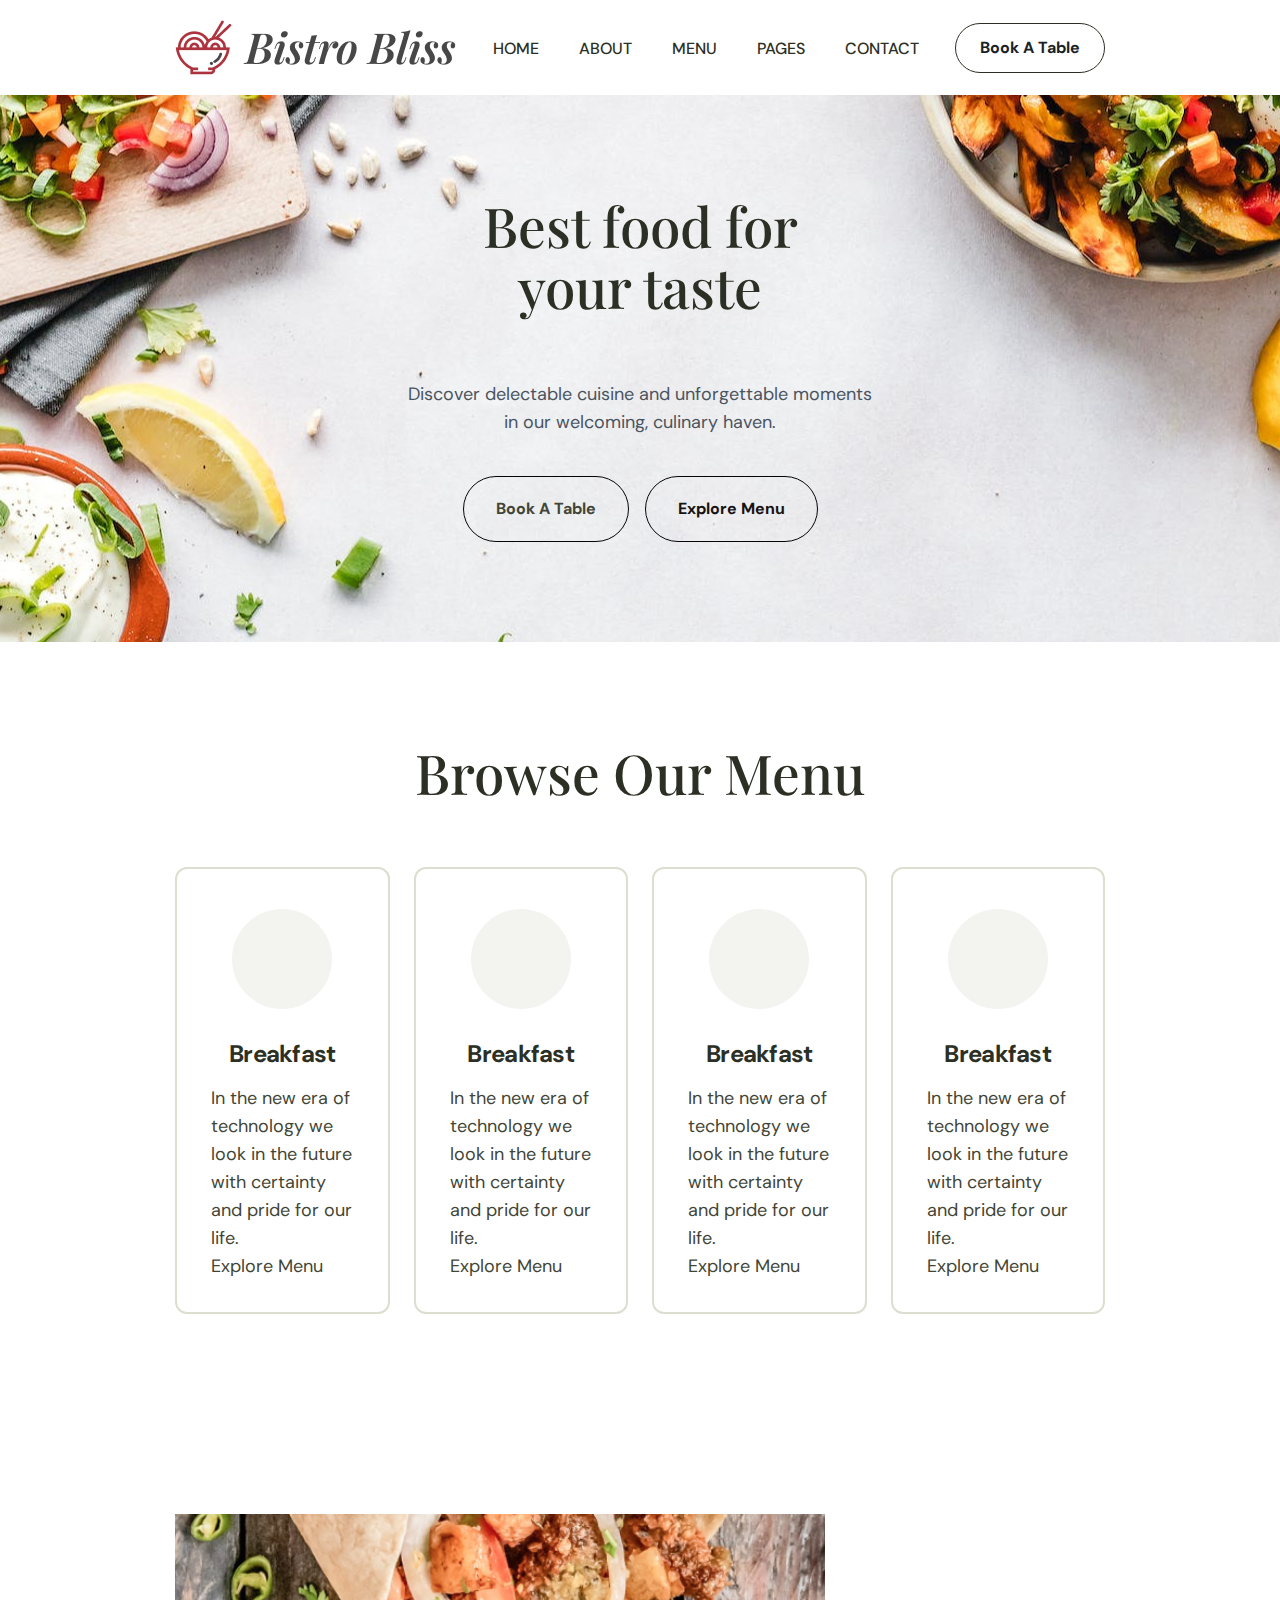
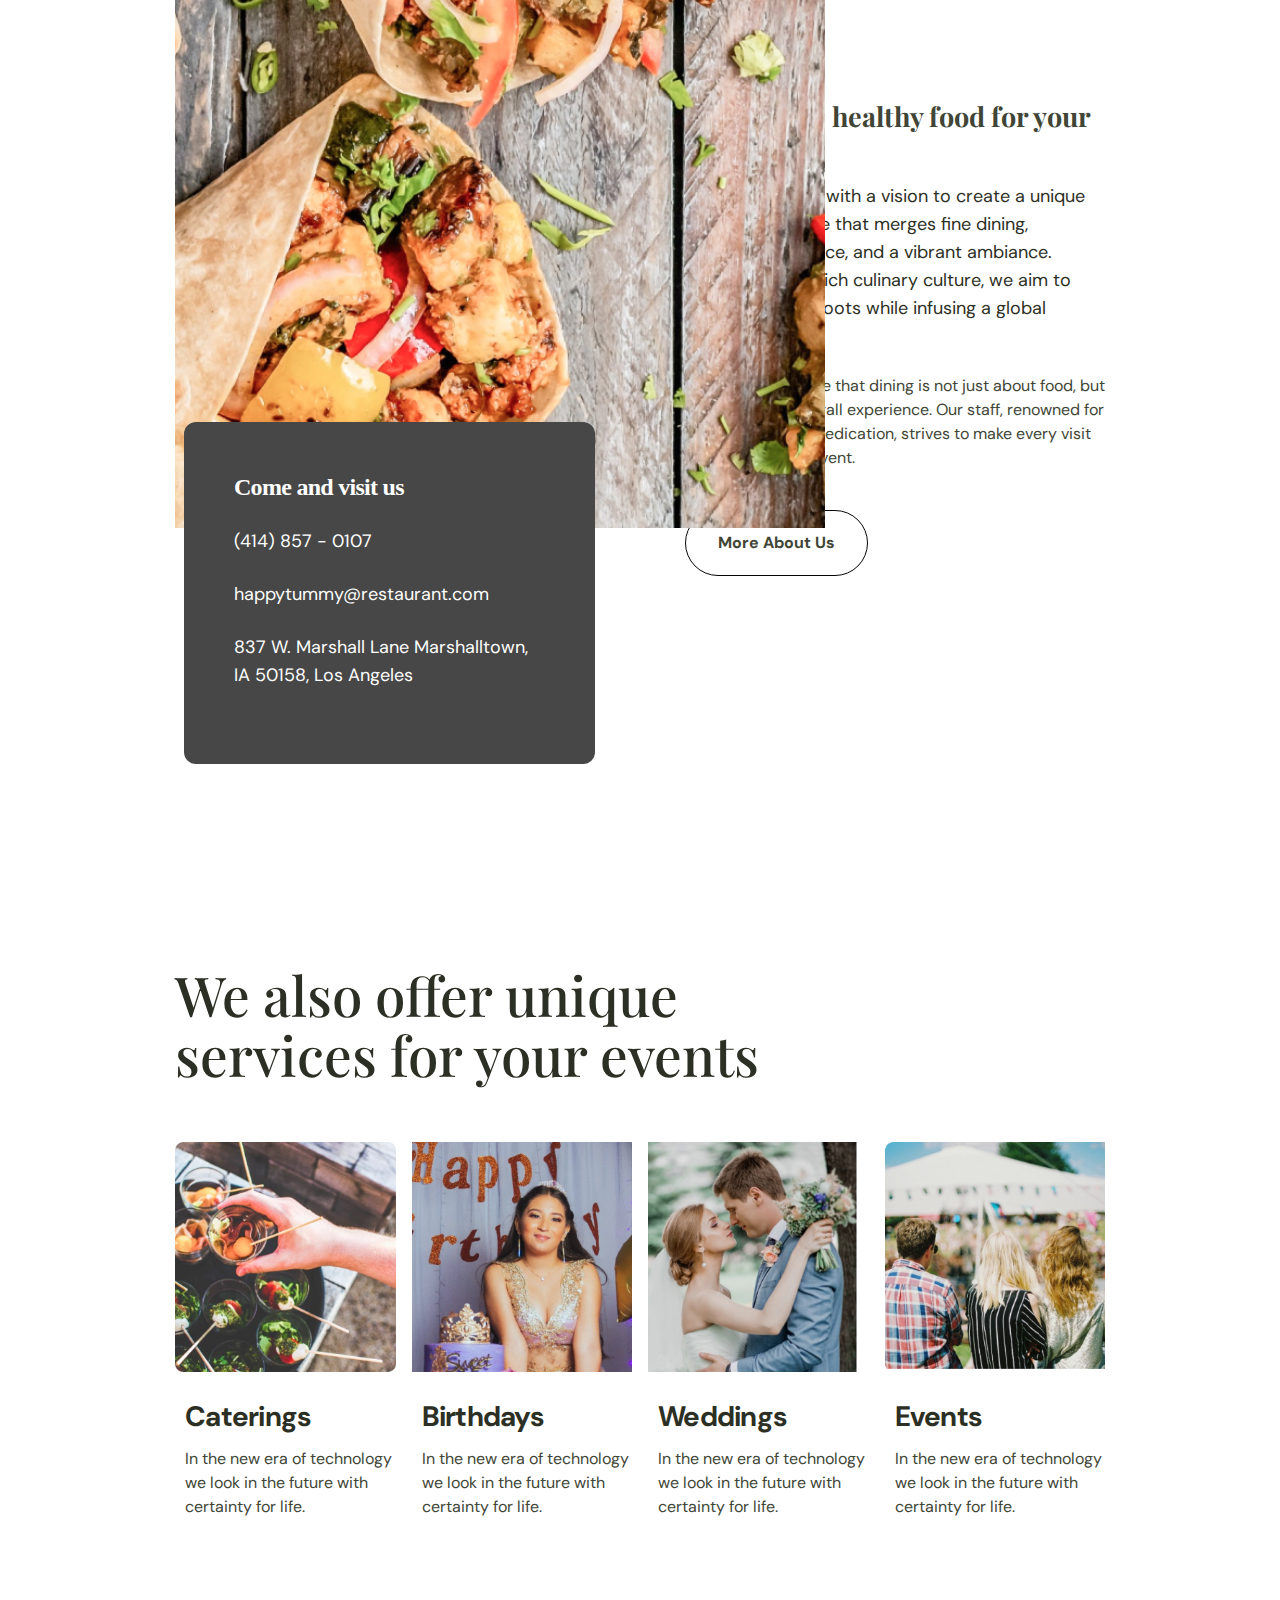
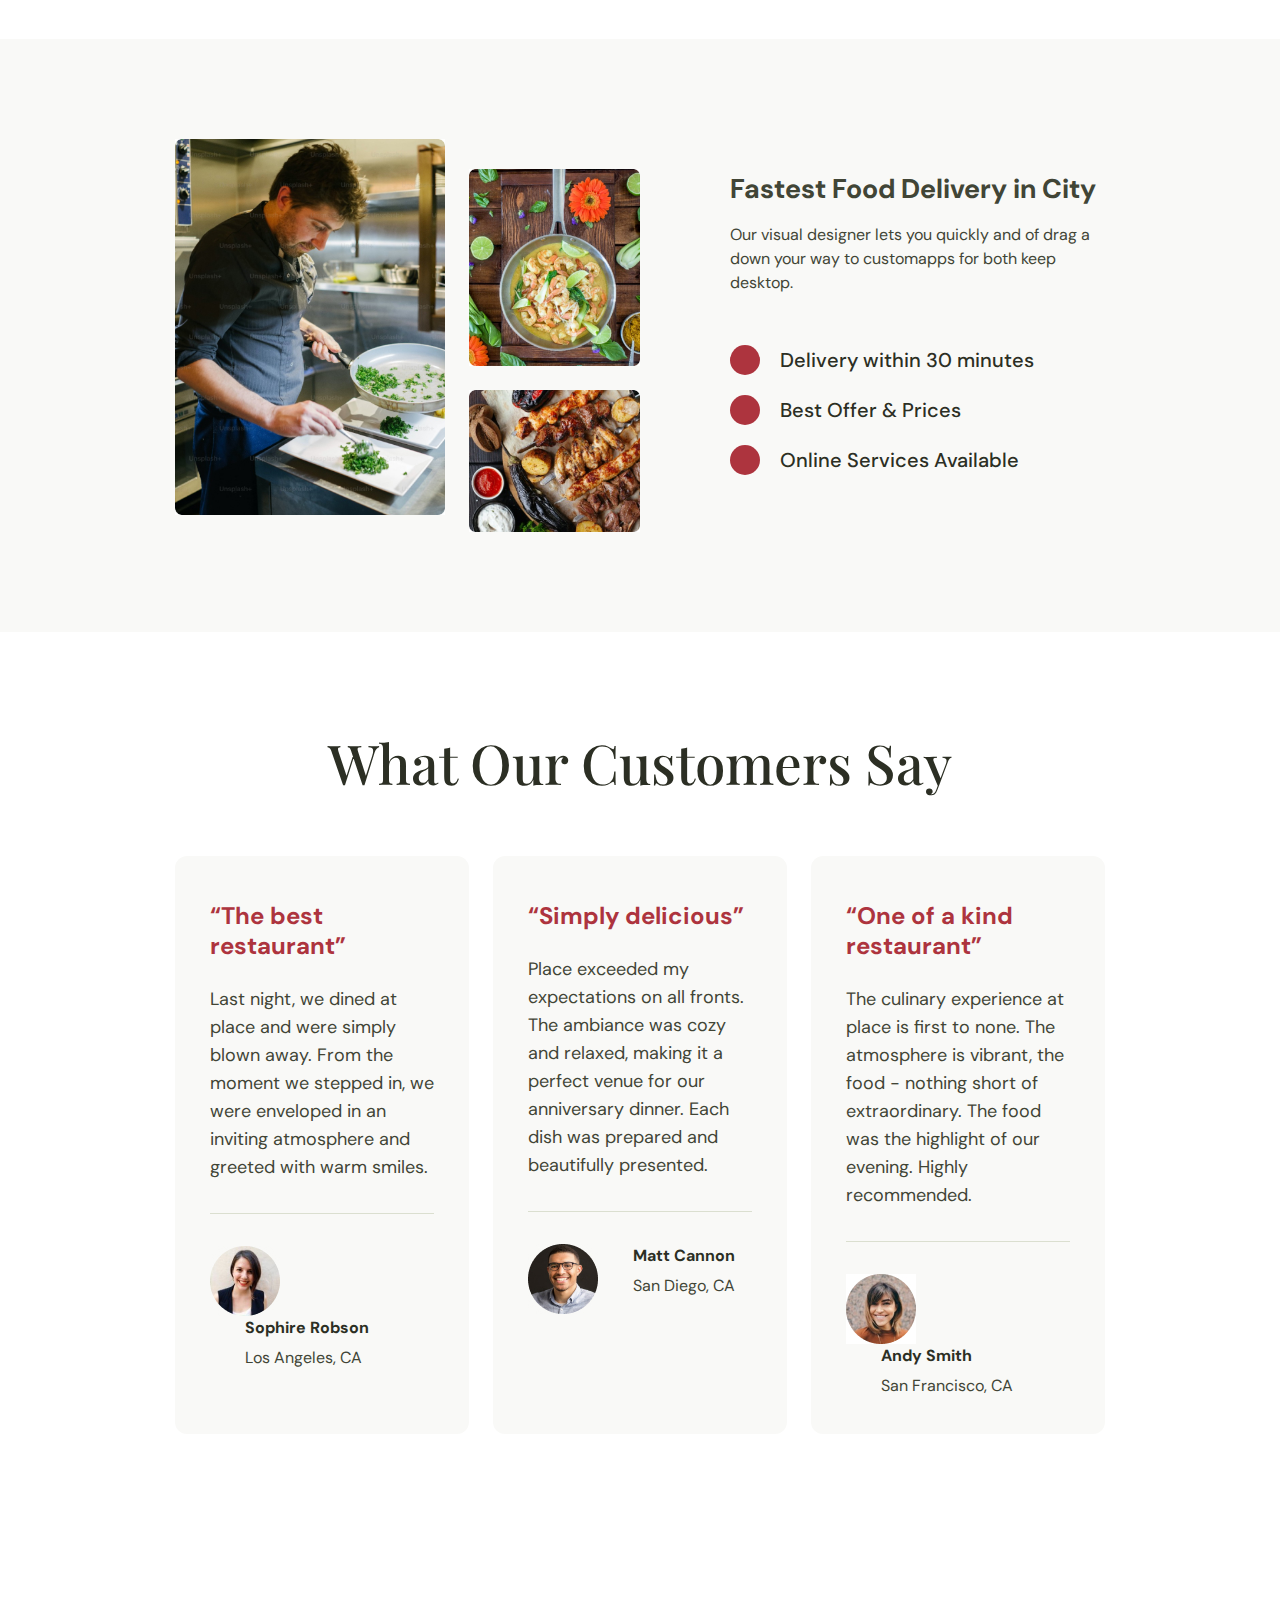
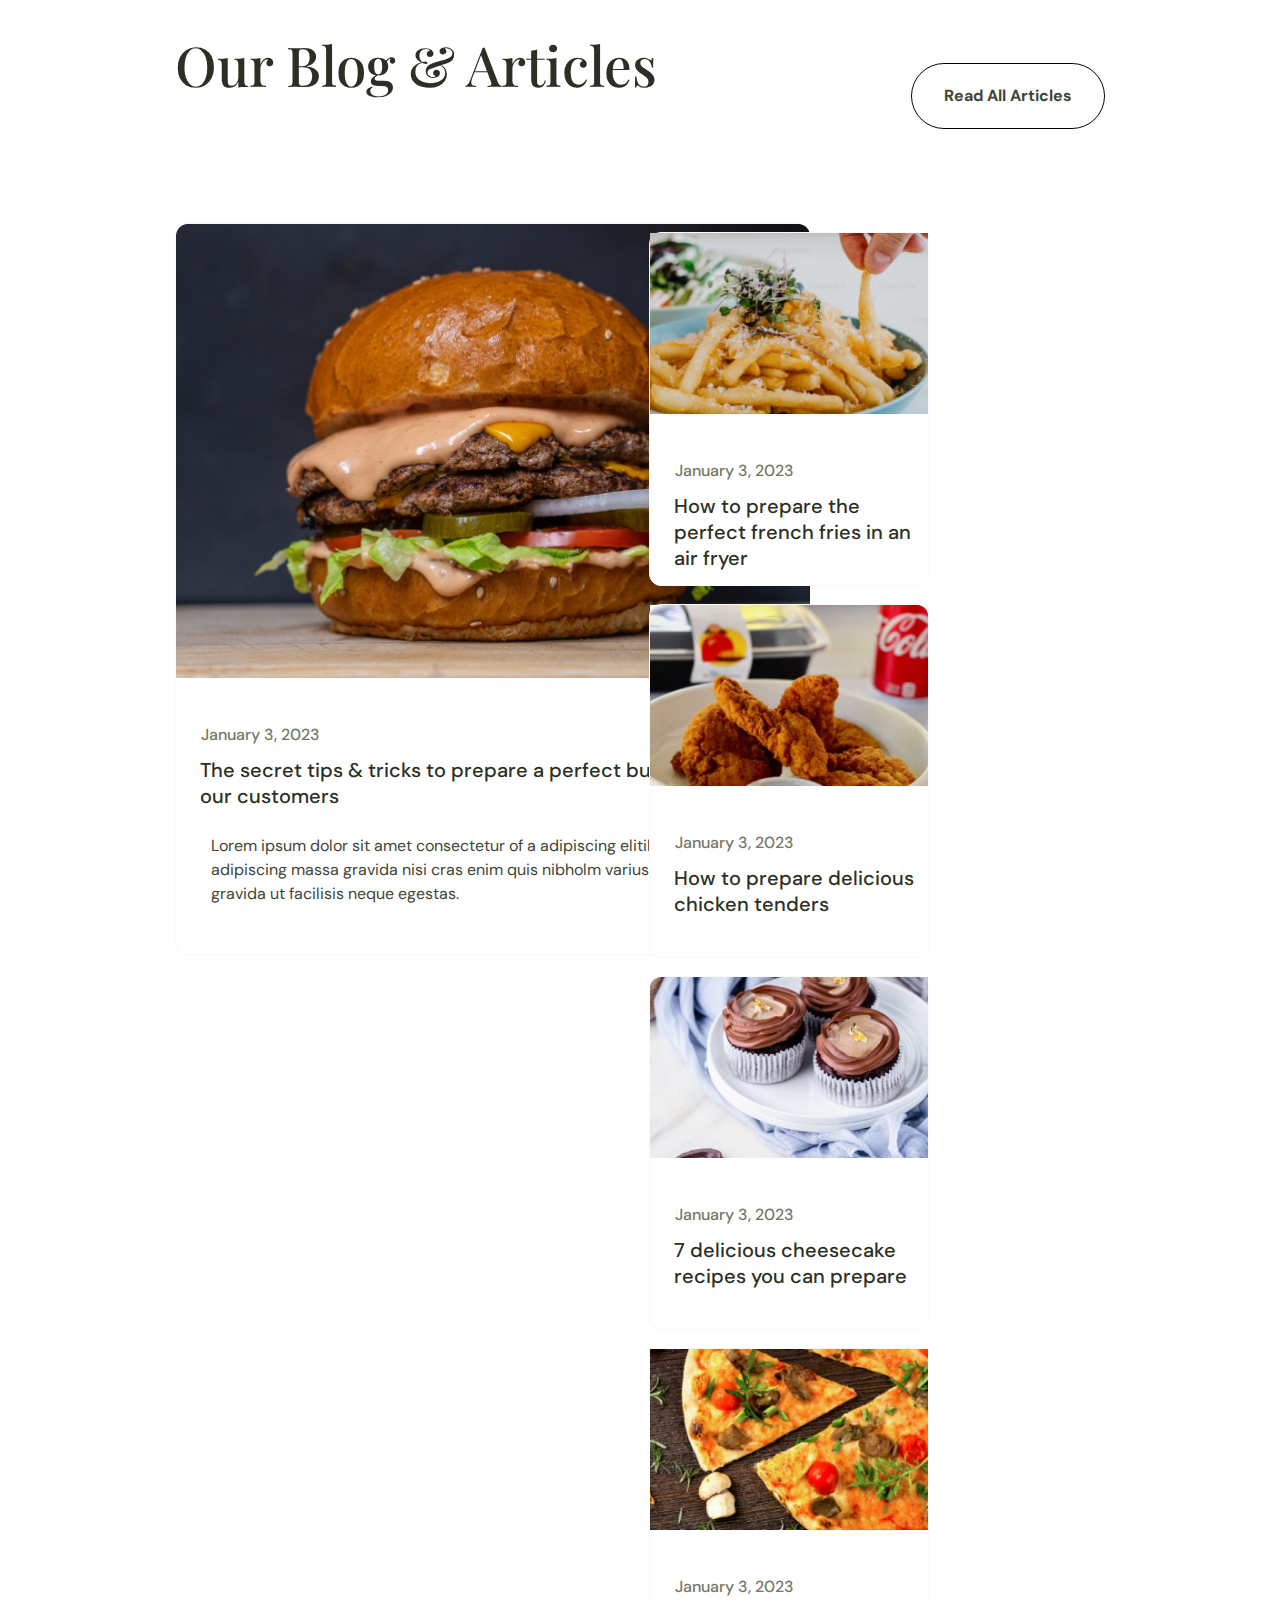
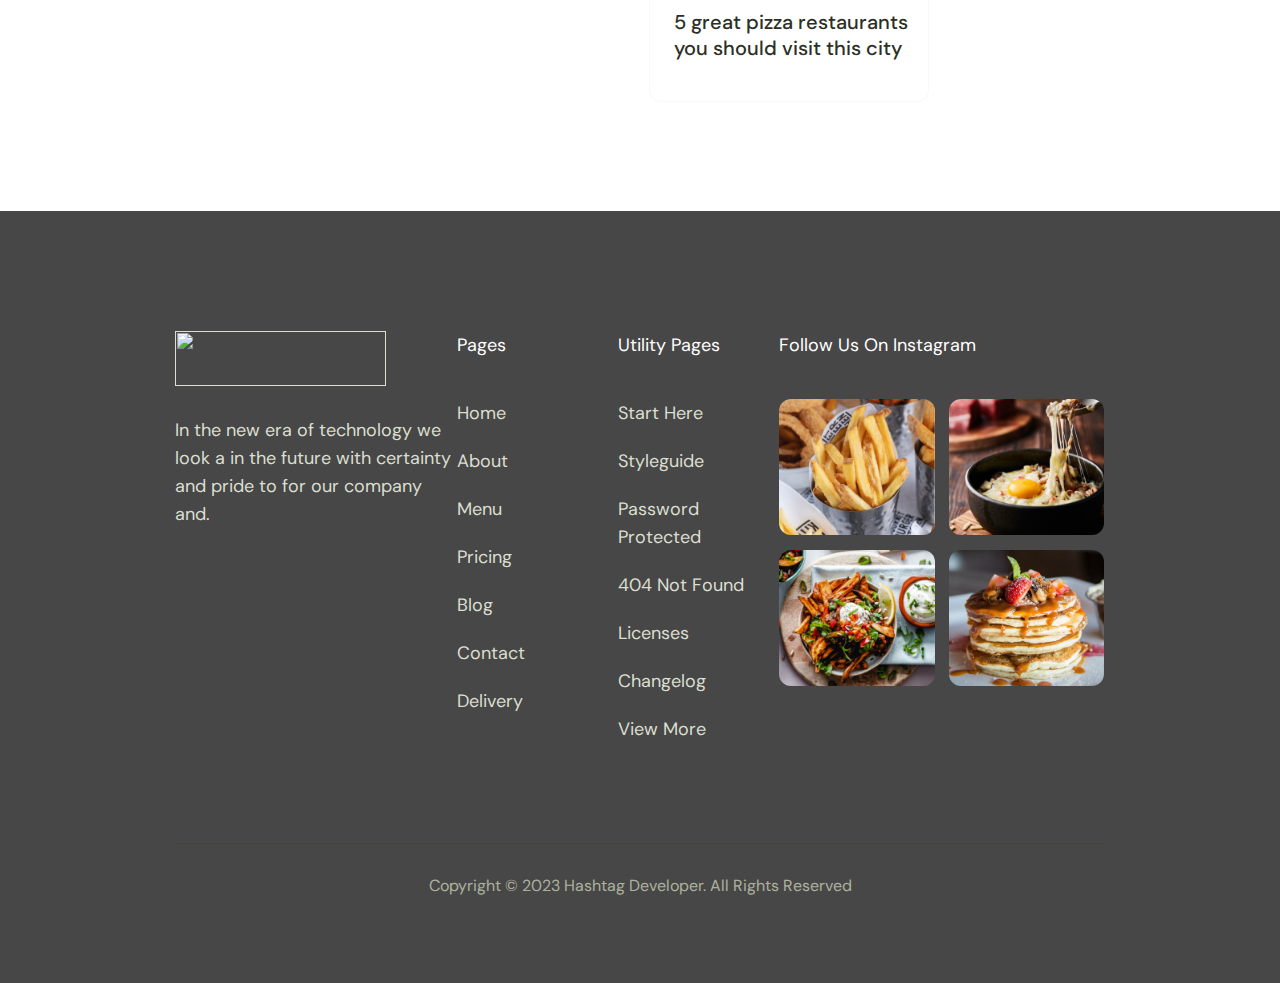
==== commit a79a0584: "image add" ====
--- a/index.html
+++ b/index.html
@@ -33,7 +33,7 @@
 
 					</ul>
 				</nav>
-				<a href="#" class="btn">Book A Table</a>
+				<a href="book.html" class="btn">Book A Table</a>
 			</div>
 
 		</div>
@@ -47,8 +47,8 @@
 				Discover delectable cuisine and unforgettable moments <br> in our welcoming, culinary haven.
 			</p>
 			<div class="buttons">
-				<a href="#" class="btn1">Book A Table</a>
-				<a href="#" class="btn2">Explore Menu</a>
+				<a href="book.html" class="btn1">Book A Table</a>
+				<a href="menu.html" class="btn2">Explore Menu</a>
 
 
 			</div>
@@ -59,34 +59,35 @@
 		<div class="container">
 			<h2 class="sec_tit">Browse Our Menu</h2>
 			<div class="browse_cards flex">
-				<div class="browse_card">
+				<div class="browse_card browse_card__1">
 					<i class="browse_ic"></i>
 					<h3 class="browse_tit">Breakfast</h3>
-					<p class="browse_txt">In the new era of technology we look in the future with certainty and pride
-						for our life.</p>
-					<a href="menu.html" class="browse_link"> Explore Menu</a>
-				</div>
-				<div class="browse_card">
+					<p class="browse_txt">In the new era of technology we look in the future with certainty and pride for our
+						life.</p>
+					<a href="menu.html" class="browse_link">Explore Menu</a>
+				</div>
+				<div class="browse_card browse_card__2">
 					<i class="browse_ic"></i>
-					<h3 class="browse_tit">Main Dishes</h3>
-					<p class="browse_txt">In the new era of technology we look in the future with certainty and pride
-						for our life.</p>
-					<a href="menu.html" class="browse_link"> Explore Menu</a>
-				</div>
-				<div class="browse_card">
+					<h3 class="browse_tit">Breakfast</h3>
+					<p class="browse_txt">In the new era of technology we look in the future with certainty and pride for our
+						life.</p>
+					<a href="menu.html" class="browse_link">Explore Menu</a>
+				</div>
+				<div class="browse_card browse_card__3">
 					<i class="browse_ic"></i>
-					<h3 class="browse_tit">Drinks</h3>
-					<p class="browse_txt">In the new era of technology we look in the future with certainty and pride
-						for our life.</p>
+					<h3 class="browse_tit">Breakfast</h3>
+					<p class="browse_txt">In the new era of technology we look in the future with certainty and pride for our
+						life.</p>
 					<a href="menu.html" class="browse_link">Explore Menu</a>
 				</div>
-				<div class="browse_card">
-					<i class="browse_"></i>
-					<h3 class="browse_tit">Desserts</h3>
-					<p class="browse_txt">In the new era of technology we look in the future with certainty and pride
-						for our life.</p>
+				<div class="browse_card browse_card__4">
+					<i class="browse_ic"></i>
+					<h3 class="browse_tit">Breakfast</h3>
+					<p class="browse_txt">In the new era of technology we look in the future with certainty and pride for our
+						life.</p>
 					<a href="menu.html" class="browse_link">Explore Menu</a>
 				</div>
+
 			</div>
 		</div>
 	</section>
@@ -125,7 +126,7 @@
 						experience. Our staff, renowned for their warmth and dedication, strives to make every visit
 						an
 						unforgettable event.</p>
-					<a href="menu.html" class="btn_box1"> More About Us</a>
+					<a href="menu.html" class="btn_red"> More About Us</a>
 
 
 				</div>
@@ -184,31 +185,41 @@
 			</div>
 		</div>
 	</section>
-	<section class="fastest_food">
-		<div class="container">
-
-			<div class="provide_in2 flex">
-				<div class="provide_left2 flex">
-					<div class="provide_l1">
-						<img src="img/ff1.jpg" alt="">
-					</div>
-					<div class="provide_l2">
-						<img src="img/ff2.jpg" alt="">
-						<img src="img/ff3.jpg" alt="">
-					</div>
-				</div>
-				<div class="provide_right2">
+	<section class="fast">
+		<div class="container">
+			<div class="fast_in flex">
+				<div class="fast_left flex">
+					<div class="fast_img-big">
+						<img src="img/fast_img-big.jpg" alt="">
+					</div>
+					<div class="fast_img-sm">
+						<div class="fast_img">
+							<img src="img/fast_img-sm-1.jpg" alt="">
+						</div>
+						<div class="fast_img">
+							<img src="img/fast_img-sm-2.jpg" alt="">
+						</div>
+					</div>
+				</div>
+				<div class="fast_right">
 					<h2 class="sec_sub-tit">Fastest Food Delivery in City</h2>
-					<p class="ff_txt">Our visual designer lets you quickly and of drag a down your way to customapps for
-						both keep desktop. </p>
-					<div class="icons2">
-						<a href="menu html">Delivery within 30 minutes</a>
-						<a href="menu html">Best Offer & Prices</a>
-						<a href="menu html">Online Services Available</a>
-					</div>
-				</div>
-
-
+					<p class="fast_txt">Our visual designer lets you quickly and of drag a down your way to customapps for both
+						keep desktop. </p>
+					<div class="fast_icons">
+						<div class="fast_icon flex">
+							<i></i>
+							<span>Delivery within 30 minutes</span>
+						</div>
+						<div class="fast_icon flex">
+							<i></i>
+							<span>Best Offer & Prices</span>
+						</div>
+						<div class="fast_icon flex">
+							<i></i>
+							<span>Online Services Available</span>
+						</div>
+					</div>
+				</div>
 			</div>
 		</div>
 	</section>
@@ -228,7 +239,7 @@
 							<img src="img/bh.jpg" alt="">
 						</div>
 						<div class="our_info">
-							<span class="our_nane">Sophire Robson</span>
+							<span class="our_name">Sophire Robson</span>
 							<span class="our_addres">Los Angeles, CA</span>
 						</div>
 					</div>
@@ -246,7 +257,7 @@
 							<img src="img/bs.jpg" alt="">
 						</div>
 						<div class="our_info">
-							<span class="our_nane">Matt Cannon</span>
+							<span class="our_name">Matt Cannon</span>
 							<span class="our_addres">San Diego, CA</span>
 						</div>
 					</div>
@@ -298,7 +309,7 @@
 								neque egestas.</p>
 						</div>
 					</div>
-					<div class="provide_left2  ">
+					<div class="provide_left2 flex ">
 						<div class="blog_card">
 							<div class="blog_img">
 								<img src="img/blog2.jpg" alt="">
@@ -335,81 +346,80 @@
 	</section>
 
 
+
 	<footer>
 		<div class="container">
-			<div class="footrer_big flex">
-
+			<div class="footer_big flex">
 				<div class="footer_left">
 					<a href="" class="footer_logo">
-						<img src="" alt="">
+						<img src="/img/footerlogo.png" alt="">
+
 					</a>
 					<p class="footer_txt">In the new era of technology we look a in the future with certainty and pride
 						to for our company and.</p>
 					<div class="footer_icons">
-						<a href="" class="footer_ic"></a>
-						<a href="" class="footer_ic"></a>
-						<a href="" class="footer_ic"></a>
-						<a href="" class="footer_ic"></a>
-						<a href="" class="footer_ic"></a>
-					</div>
-				</div>
-
+						<a href="" class="footer_ic">
+							<img src="/img/fic1.png" alt="">
+						</a>
+						<a href="" class="footer_ic">
+							<img src="/img/fic2.png" alt="">
+						</a>
+						<a href="" class="footer_ic">
+							<img src="/img/fic3.png" alt="">
+						</a>
+						<a href="" class="footer_ic">
+							<img src="/img/fic4.png" alt="">
+						</a>
+					</div>
+				</div>
 				<div class="footer_nav">
 					<span class="footer_tit">Pages</span>
 					<ul class="footer_list">
+						<li><a href="">Home</a></li>
+						<li><a href="">About</a></li>
+						<li><a href="">Menu</a></li>
+						<li><a href="">Pricing</a></li>
+						<li><a href="">Blog</a></li>
+						<li><a href="">Contact</a></li>
+						<li><a href="">Delivery</a></li>
 					</ul>
-					<li><a href="">Home</a></li>
-					<li><a href="">About</a></li>
-					<li><a href="">Menu</a></li>
-					<li><a href="">Pricing </a></li>
-					<li><a href="">Blog</a></li>
-					<li><a href="">Contact</a></li>
-					<li><a href="">Delivery</a></li>
-
 				</div>
 				<div class="footer_nav">
 					<span class="footer_tit">Utility Pages</span>
 					<ul class="footer_list">
+						<li><a href="">Start Here</a></li>
+						<li><a href="">Styleguide</a></li>
+						<li><a href="">Password Protected</a></li>
+						<li><a href="">404 Not Found</a></li>
+						<li><a href="">Licenses</a></li>
+						<li><a href="">Changelog</a></li>
+						<li><a href="">View More</a></li>
 					</ul>
-					<li><a href="">Start Here</a></li>
-					<li><a href="">Styleguide</a></li>
-					<li><a href="">Password Protected</a></li>
-					<li><a href="">404 Not Found</a></li>
-					<li><a href="">Licenses</a></li>
-					<li><a href="">Changelog</a></li>
-					<li><a href="">View More</a></li>
 				</div>
 				<div class="footer_right">
 					<span class="footer_tit">Follow Us On Instagram</span>
-					<div class="footer_imges ">
+					<div class="footer_imges flex">
 						<div class="footer_img">
-							<img src="img/footer1.jpg" alt="">
+							<img src="/img/footer2.jpg" alt="">
 						</div>
 						<div class="footer_img">
-							<img src="img/footer2.jpg" alt="">
-
+							<img src="/img/footer1.jpg" alt="">
 						</div>
 						<div class="footer_img">
-
-							<img src="img/footer3.jpg" alt="">
+							<img src="/img/footer3.jpg" alt="">
 						</div>
 						<div class="footer_img">
-
-							<img src="img/footer4.jpg" alt="">
-						</div>
-					</div>
-
-				</div>
-
-			</div>
-			<p class="footer_copy">
-				Copyright © 2023 Hashtag Developer. All Rights Reserved
-			</p>
-
+							<img src="/img/footer4.jpg" alt="">
+						</div>
+					</div>
+				</div>
+			</div>
+			<p class="footer_copy">Copyright © 2023 Hashtag Developer. All Rights Reserved</p>
 		</div>
 	</footer>
 
 
+
 	<script src="js/core.js"></script>
 
 </body>
--- a/css/style.css
+++ b/css/style.css
@@ -198,6 +198,7 @@
 .flex {
 	display: flex;
 	justify-content: space-between;
+	flex-wrap: wrap;
 }
 
 /* header */
@@ -288,82 +289,44 @@
 
 }
 
+/* browse */
 .browse_card {
 	border-radius: 12px;
-	border: 2px solid #DBDFD0;
-	background: #FFF;
+	border: 2px solid #dbdfd0;
+	background: #fff;
 	width: calc((100% - 72px) / 4);
 	padding: 40px 34px 32px;
-	margin-top: 64px;
-}
-
-.browse_ic {
+  }
+  .browse_ic {
 	width: 100px;
 	height: 100px;
 	border-radius: 50%;
 	display: block;
-	background: #F3F3F0;
+	background: #f3f3f0;
 	margin: 0 auto 30px;
-}
-
-.browse_tit {
-	color: #2C2F24;
+  }
+  .browse_card__1 .browse_ic {
+	background-image: url();
+  }
+  .browse_card__2 .browse_ic {
+	background-image: url();
+  }
+  .browse_card__3 .browse_ic {
+	background-image: url();
+  }
+  .browse_card__4 .browse_ic {
+	background-image: url();
+  }
+  .browse_tit {
+	color: #2c2f24;
 	text-align: center;
 	font-size: 24px;
 	font-weight: 700;
-	line-height: 30px;
-	/* 125% */
+	line-height: 30px; /* 125% */
 	letter-spacing: -0.72px;
 	margin-bottom: 15px;
-}
-
-.browse_txt {
-	color: #414536;
-	text-align: center;
-	font-family: "DM Sans";
-	font-size: 16px;
-	font-style: normal;
-	font-weight: 400;
-	line-height: 24px;
-	/* 150% */
-	margin-top: 15px;
-}
-
-.browse_link {
-	display: inline-flex;
-	width: 111px;
-	height: 26px;
-	justify-content: center;
-	align-items: center;
-	text-align: center;
-	gap: 10px;
-	border-radius: 12px;
-	color: #AD343E;
-	margin-top: 30px;
-}
-
-.browse_card__1 .browse_ic {
-	border-image: url(/img/icons/tea.svg);
-}
-
-.browse_card__2 .browse_ic {
-	border-image: url(/img/icons/icon.svg);
-}
-
-.browse_card__3 .browse_ic {
-	border-image: url(/img/icons/icon1.svg);
-}
-
-.browse_card__4 .browse_ic {
-	border-image: url(/img/icons/icon2.svg);
-}
-
-
-
-.containe1 {
-	display: flex;
-	padding: 0 0 0 90px;
-}
+  }
+
 
 .provide_in {
 	align-items: center;
@@ -375,20 +338,62 @@
 	position: relative;
 }
 
-.provide_right {
-	width: calc(50% - 45px);
-
-}
-
 .provide_info {
 	position: absolute;
 	bottom: 0;
 	right: 0;
 }
 
+.provide_right {
+	width: calc(50% - 45px);
+}
+
+.provide .sec_sub-tit {
+	margin-bottom: 24px;
+}
+
+.provide_txt {
+	color: #2c2f24;
+	font-size: 18px;
+	margin-bottom: 24px;
+	line-height: 28px;
+	/* 155.556% */
+}
+
+.provide_txt-2 {
+	color: #414536;
+	font-size: 16px;
+	line-height: 24px;
+	/* 150% */
+	margin-bottom: 40px;
+}
+
+.provide_info {
+	border-radius: 12px;
+	background: #474747;
+	padding: 50px;
+	color: #fff;
+	width: 411px;
+	z-index: ;
+}
+
+.provide_info-txt {
+	color: var(--neutral-01, #FFF);
+	/* Headline/H3 */
+	font-family:" DM Sans";
+	font-size: 24px;
+	font-weight: 700;
+	line-height: 30px;
+	/* 125% */
+	letter-spacing: -0.72px;
+	А
+}
+
 .about_img {
 	width: 650px;
 	height: 800px;
+	border-radius 12px;
+	
 
 }
 
@@ -421,52 +426,14 @@
 	margin-bottom: 40px;
 }
 
-.provide_info {
-	border-radius: 12px;
-	background: #474747;
-	color: #fff;
-	width: 411px;
-	padding-top: 25px;
-	margin-bottom: 25px;
-
-}
-
-.icons1 {
+
+.icons {
 	padding-top: 25px;
 	margin-bottom: 25px;
 	display: flex;
 	flex-direction: column;
 	align-items: flex-start;
 	gap: 25px;
-}
-
-.btn_box1 {
-	display: flex;
-	padding: 20px 32px;
-	justify-content: center;
-	align-items: flex-start;
-	gap: 10px;
-	border-radius: 118px;
-	border: 1.5px solid var(--neutral-07, #2C2F24);
-}
-
-.provide_info-txt {
-	color: var(--neutral-01, #FFF);
-
-	/* Headline/H3 */
-	font-family: DM Sans;
-	font-size: 24px;
-	font-style: normal;
-	font-weight: 700;
-	line-height: 30px;
-	/* 125% */
-	letter-spacing: -0.72px;
-	display: flex;
-	flex-direction: column;
-	align-items: flex-start;
-	gap: 25px;
-	padding-top: 25px;
-	margin-bottom: 25px;
 }
 
 
@@ -530,69 +497,63 @@
 
 }
 
-/*fastest_food*/
-
-.fastest_food .sec_sub-tit {
-
-	max-width: 414px;
-	color: var(--neutral-07, #2C2F24);
-	padding-top: 50px;
-
-	/* Headline/H2 */
-	font-family: "Playfair Display";
-	font-size: 55px;
-	font-style: normal;
+/* fast */
+.fast {
+	background: #f9f9f7;
+  }
+  .fast_left {
+	width: 50%;
+  }
+  .fast_right {
+	width: 50%;
+	padding-left: 90px;
+	align-self: center;
+  }
+  .fast_img-big {
+	width: 58%;
+  }
+  .fast_img-sm {
+	width: 42%;
+	padding: 30px 0 0 24px;
+  }
+  .fast_img:first-child {
+	margin-bottom: 24px;
+  }
+  .fast .sec_sub-tit {
+	margin-bottom: 20px;
+  }
+  .fast_txt {
+	color: #414536;
+	font-size: 16px;
+	line-height: 24px; /* 150% */
+	margin-bottom: 50px;
+  }
+  .fast_icon {
+	justify-content: flex-start;
+	align-items: center;
+	margin-bottom: 20px;
+  }
+  .fast_icon i {
+	display: block;
+	width: 30px;
+	height: 30px;
+	border-radius: 50%;
+	background: #ad343e url(../img/icons/clock.svg) center no-repeat;
+  }
+  /* .fast_icon:nth-child(2) i{
+	background-image: url();
+  }
+  .fast_icon:last-child i{
+	background-image: url();
+  } */
+  .fast_icon span {
+	padding-left: 20px;
+	color: #2c2f24;
+	font-size: 20px;
 	font-weight: 500;
-	line-height: 60.5px;
-	/* 110% */
-	margin-bottom: 20px;
-
-}
-
-.ff_txt {
-	max-width: 414px;
-	color: var(--neutral-06, #414536);
-
-	/* Body/16px/Regular */
-	font-family: "DM Sans";
-	font-size: 16px;
-	font-style: normal;
-	font-weight: 400;
-	line-height: 24px;
-	/* 150% */
-	margin-bottom: 50px;
-}
-
-.icons2 {
-	display: flex;
-	flex-direction: column;
-	align-items: start;
-
-	gap: 20px;
-	color: var(--neutral-07, #2C2F24);
-
-	/* Body/20px/Medium */
-	font-family: "DM Sans";
-	font-size: 20px;
-	font-style: normal;
-	font-weight: 500;
-	line-height: 26px;
-	/* 130% */
-
-}
-
-.provide_l2 {
-	margin-top: 30px;
-	margin-left: 24px;
-
-}
-
-
-.provide_l2 {
-	align-items: stretch;
-	padding-top: 27px 5px;
-	margin-bottom: 24px 5px;
-}
+	line-height: 26px; /* 130% */
+  }
+  
 
 /*our*/
 .card {
@@ -650,8 +611,6 @@
 }
 
 
-
-
 .our_img {
 
 	width: 70px;
@@ -691,7 +650,6 @@
 	/* 150% */
 
 }
-
 
 /*blog*/
 .blog_top {
@@ -735,6 +693,9 @@
 .btn_red:hover {
 	background: #AD343E;
 	color: #DBDFD0;
+}
+.provide_right2{
+	width: 50%;
 }
 
 .provide_right2 .blog_card {
@@ -764,14 +725,13 @@
 	font-weight: 500;
 	line-height: 24px;
 	/* 150% */
-	margin-bottom: 10px;
+	display: block;
+	margin-bottom:10px;
 }
 
 .blog_tit {
-	max-width: 568px;
-	padding-left: 25px;
-	color: var(--neutral-07, #2C2F24);
-
+	padding-left: 24px;
+	color: var(--neutral-07, #2C2F24);
 	/* Body/20px/Medium */
 	font-family: "DM Sans";
 	font-size: 20px;
@@ -801,17 +761,11 @@
 	box-shadow: 0px 2.97872px 59.57446px 0px rgba(0, 0, 0, 0.08);
 
 }
-
-.provide_left2 {
-	padding-left: 24px;
-	display: flex;
-	flex-wrap: wrap;
-
-}
-
+.provide_left2{
+	width: 50%;
+}
 .provide_left2 .blog_card {
 	width: calc(50% - 12px);
-	flex: wrap;
 	width: 280px;
 	height: 354px;
 	flex-shrink: 0;
@@ -829,6 +783,7 @@
 	box-shadow: 0px 2.97872px 59.57446px 0px rgba(0, 0, 0, 0.08);
 }
 
+/* footer */
 footer {
 	padding-top: 120px;
 	background: #474747;
@@ -840,31 +795,6 @@
 	font-size: 16px;
 	line-height: 24px;
 	text-align: center;
-}
-
-.footer_tit {
-
-	color: var(--neutral-01, #FFF);
-
-	/* Body/16px/Bold */
-	font-family: "DM Sans";
-	font-size: 16px;
-	font-style: normal;
-	font-weight: 700;
-	line-height: 24px;
-	/* 150% */
-}
-
-.footer_txt {
-	max-width: 293px;
-	color: #ADB29E;
-
-	/* Body/16px/Regular */
-	font-family: "DM Sans";
-	font-size: 16px;
-	font-weight: 400;
-	line-height: 24px;
-	/* 150% */
 }
 
 .footer_big {
@@ -875,33 +805,43 @@
 
 .footer_left {
 	width: 30%;
-	border-image: url(../img/icons/logo2.png);
-	width: 211.167px;
-	height: 55px;
+	display: flex;
+	flex-direction: column;
+	align-items: flex-start;
+	gap: 30px;
 }
 
 .footer_nav {
 	width: 17%;
+	display: flex;
+	flex-direction: column;
+	align-items: flex-start;
+	gap: 40px;
+}
+
+.footer_tit {
+	color: #fff;
 }
 
 .footer_right {
 	width: 35%;
-}
-
-.footer_list {
-	color: var(--neutral-03, #DBDFD0);
-
-	/* Body/16px/Regular */
-	font-family: "DM Sans";
-	font-size: 16px;
-	font-weight: 400;
-	line-height: 24px;
-	/* 150% */
-}
-
-.footer_imgs {
-	display: flex;
-	flex-wrap: wrap;
+	display: flex;
+	flex-direction: column;
+	align-items: flex-start;
+	gap: 40px;
+}
+
+.footer_logo img {
+	width: 56px;
+	height: 55px;
+	flex-shrink: 0;
+}
+
+.footer_logo {
+	width: 212px;
+	height: 55px;
+	display: flex;
+	align-items: center;
 }
 
 .footer_img {
@@ -910,11 +850,7 @@
 	border-radius: 12px;
 	overflow: hidden;
 	position: relative;
-	width: 222px;
-	height: 176px;
-	border-radius: 12px;
-	background: url(<path-to-image>), lightgray 50% / cover no-repeat;
-
+	margin-right: 1px;
 }
 
 .footer_img img {
@@ -922,7 +858,7 @@
 }
 
 .footer_img:hover img {
-	transform: scale(1.2)
+	transform: scale(1.2);
 }
 
 .footer_img::before {
@@ -942,6 +878,24 @@
 	opacity: 0.5;
 }
 
+.footer_icons {
+	display: flex;
+	justify-content: space-between;
+	width: 176px;
+}
+
+.footer_list {
+	display: flex;
+	flex-direction: column;
+	align-items: flex-start;
+	gap: 20px;
+}
+
+.footer_logo img {
+	width: 211.167px;
+	height: 55px;
+}
+
 /*ABOUT.HTML*/
 /* feel */
 .feel_top {
@@ -1029,11 +983,14 @@
 }
 
 .info_l {
-	width: calc(100% / 2);
-	padding: 138px 152px;
+	display: inline-flex;
+	flex-direction: column;
+	align-items: flex-start;
+	margin: 137px 152px;
 }
 
 .info_tit {
+	margin-bottom: 24px;
 	max-width: 547px;
 	color: var(--neutral-07, #2C2F24);
 
@@ -1050,7 +1007,6 @@
 .info_txt {
 	max-width: 556px;
 	color: var(--neutral-06, #414536);
-
 	/* Body/16px/Regular */
 	font-family: "DM Sans";
 	font-size: 16px;
@@ -1062,7 +1018,8 @@
 }
 
 .info_cards {
-	width: calc((100% / 2) / 4);
+	width: 610px;
+	height: 372px;
 }
 
 .info_card {
@@ -1071,18 +1028,14 @@
 	border-radius: 8px;
 	border: 1px solid var(--neutral-03, #DBDFD0);
 	background: var(--neutral-01, #FFF);
-	padding-left: 24px;
 	display: inline-flex;
 	flex-direction: column;
-	justify-content: center;
-	align-items: center;
-	gap: 15px;
-
-}
-
-
-
-.info_txt1 {
+	align-items: center;
+}
+
+
+
+.card_txt1 {
 	color: var(--neutral-07, #2C2F24);
 	text-align: center;
 	/* Headline/H2 */
@@ -1091,28 +1044,33 @@
 	font-weight: 500;
 	line-height: 60.5px;
 	/* 110% */
-}
-
-.info_txt2 {
+	padding-top: 30px;
+	margin-bottom: 15px;
+}
+
+.card_txt2 {
 	color: var(--neutral-06, #414536);
 	text-align: center;
 
 	/* Body/18px/Medium */
 	font-family: "DM Sans";
 	font-size: 18px;
-	font-style: normal;
 	font-weight: 500;
 	line-height: 28px;
 	/* 155.556% */
 }
 
 .info_r {
-	padding-right: 300px;
+	width: 572px;
+	height: 784px;
+	margin-top: 120px;
+	margin-right: 28px;
+
 }
 
 .info_r img {
-	width: 672px;
-	height: 884px;
+	width: 542px;
+	height: 654px;
 	border-radius: 12px;
 }
 
@@ -1136,7 +1094,6 @@
 	align-items: center;
 	color: var(--neutral-06, #495460);
 	text-align: center;
-	max-width: 557px;
 	/* Body/18px/Regular */
 	font-family: "DM Sans";
 	font-size: 18px;
@@ -1247,10 +1204,6 @@
 	background: #F9F9F7;
 }
 
-.apps_l {
-	width: 35px;
-}
-
 .apps_tit {
 	color: var(--neutral-07, #2C2F24);
 	max-width: 346px;
@@ -1275,40 +1228,35 @@
 	/* 150% */
 }
 
+.apps_l {
+	width: 400px;
+}
+
 .apps_r {
-	width: 65%;
-}
-
-.cards_apps {
-	display: flex;
-	flex-wrap: wrap;
-}
-
-.card_app {
-	display: flex;
+	width: calc(100% - 408px);
 	justify-content: center;
-	align-items: center;
-	width: 220.909px;
-	height: 90px;
+}
+
+
+
+.you_ic {
 	border-radius: 12px;
 	border: 1px solid var(--neutral-02, #F9F9F7);
 	background: var(--neutral-01, #FFF);
-	margin: 10px;
+
 	/* 1 */
-	transition: 1s;
-}
-
-.card_app1 {
+	box-shadow: 0px 2.97872px 59.57446px 0px rgba(0, 0, 0, 0.08);
+	width: 220px;
+	height: 90px;
+	margin: 0 12px 40px;
 	display: flex;
 	justify-content: center;
 	align-items: center;
+	padding: 10px;
+}
+
+.you_ic__big {
 	width: 260px;
-	height: 90px;
-	border-radius: 12px;
-	border: 1px solid var(--neutral-02, #F9F9F7);
-	background: var(--neutral-01, #FFF);
-	margin: 10px;
-	/* 1 */
 }
 
 .logo_app img {
@@ -1330,7 +1278,6 @@
 }
 
 .b2_txt {
-	max-width: 632px;
 	color: var(--neutral-06, #414536);
 	text-align: center;
 	/* Body/18px/Regular */
@@ -1343,15 +1290,14 @@
 }
 
 .b2_cards {
-	display: flex;
-	flex-wrap: wrap;
+	width: calc(100% / 3);
 }
 
 .b2_card {
-	width: 306px;
+	width: 300px;
 	height: 340px;
 	border-radius: 12px;
-	border: 1px solid var(--neutral-02, #F9F9F7);
+	border: 1px solid #F9F9F7;
 	background: var(--neutral-01, #FFF);
 	transition: 1s;
 	margin: 10px;
@@ -1378,3 +1324,172 @@
 	/* 110% */
 	margin-bottom: 25px;
 }
+
+/*BOOK.HTML*/
+.book_tit {
+	color: var(--neutral-07, #2C2F24);
+	text-align: center;
+	/* Headline/H1 */
+	font-family: "Playfair Display";
+	font-size: 100px;
+	font-style: normal;
+	font-weight: 400;
+	line-height: 96px;
+	/* 96% */
+	margin-bottom: 24px;
+}
+
+.book_txt {
+
+	color: var(--neutral-06, #495460);
+	text-align: center;
+	/* Body/18px/Regular */
+	font-family: "DM Sans";
+	font-size: 18px;
+	font-weight: 400;
+	line-height: 28px;
+	margin-bottom: 36px;
+
+	/* 155.556% */
+}
+
+.book {
+	padding-bottom: 0;
+	margin-bottom: -240px;
+	z-index: 10;
+	position: relative;
+
+}
+
+.map {
+	padding-top: 0;
+}
+
+.form_in {
+	display: flex;
+	flex-wrap: wrap;
+	border-radius: 16px;
+	border: 1px solid var(--neutral-01, #FFF);
+	background: var(--neutral-01, #FFF);
+	/* 1 */
+	box-shadow: 0px 2.97872px 59.57446px 0px rgba(0, 0, 0, 0.08);
+	max-width: 812px;
+	margin: 0 auto;
+	padding: 43px 50px 50px;
+
+}
+
+.form_txt {
+	color: #2C2F24;
+	font-weight: 700;
+	line-height: 24px;
+	margin-bottom: 8px;
+	display: block;
+}
+
+.form_input_in {
+	padding: 0px 24px;
+	border-radius: 72px;
+	border: 1px solid #DBDFD0;
+	margin-bottom: 24px;
+	margin-left: 24px;
+}
+
+.input {
+	line-height: 58px;
+	font-size: 16px;
+
+}
+
+.form_input {
+	width: calc(50% - 12px);
+}
+
+.form_input__big {
+	width: 100%;
+}
+
+.btn_red__2 {
+	width: 700px;
+	margin-left: 24px;
+}
+
+/*PAGES2.HTML*/
+.pages2 {
+	display: flex;
+	justify-content: center;
+	align-items: center;
+	background: #F9F9F7;
+}
+
+.container_pag {
+	max-width: 1082px;
+}
+
+.p1_txt {
+	display: flex;
+	flex-direction: column;
+	align-items: flex-start;
+	gap: 20px;
+	margin: 48px 0;
+}
+
+.pag_tit {
+	max-width: 1030px;
+	color: var(--neutral-07, #2C2F24);
+	/* Headline/H3 */
+	font-size: 24px;
+	font-weight: 700;
+	line-height: 30px;
+	/* 125% */
+	letter-spacing: -0.72px;
+}
+
+.pag_txt {
+	color: var(--neutral-06, #414536);
+
+	/* Body/18px/Regular */
+	font-family: "DM Sans";
+	font-size: 18px;
+	font-style: normal;
+	font-weight: 400;
+	line-height: 28px;
+	/* 155.556% */
+}
+
+.count {
+	counter-reset: test;
+}
+
+.count li::before {
+	counter-increment: test;
+	content: counter(test);
+	margin-right: 10px;
+	font-size: 20px;
+	font-weight: 700;
+}
+
+.more_tit {
+	color: var(--neutral-07, #2C2F24);
+	text-align: center;
+	padding-top: 81px;
+	margin-bottom: 24px;
+	/* Headline/H2 */
+	font-family: "Playfair Display";
+	font-size: 55px;
+	font-weight: 500;
+	line-height: 60.5px;
+	/* 110% */
+}
+
+.more_txt {
+	color: var(--neutral-06, #414536);
+	text-align: center;
+	/* Body/18px/Regular */
+	font-family: "DM Sans";
+	font-size: 18px;
+	font-weight: 400;
+	line-height: 28px;
+	/* 155.556% */
+	margin-bottom: 72px;
+}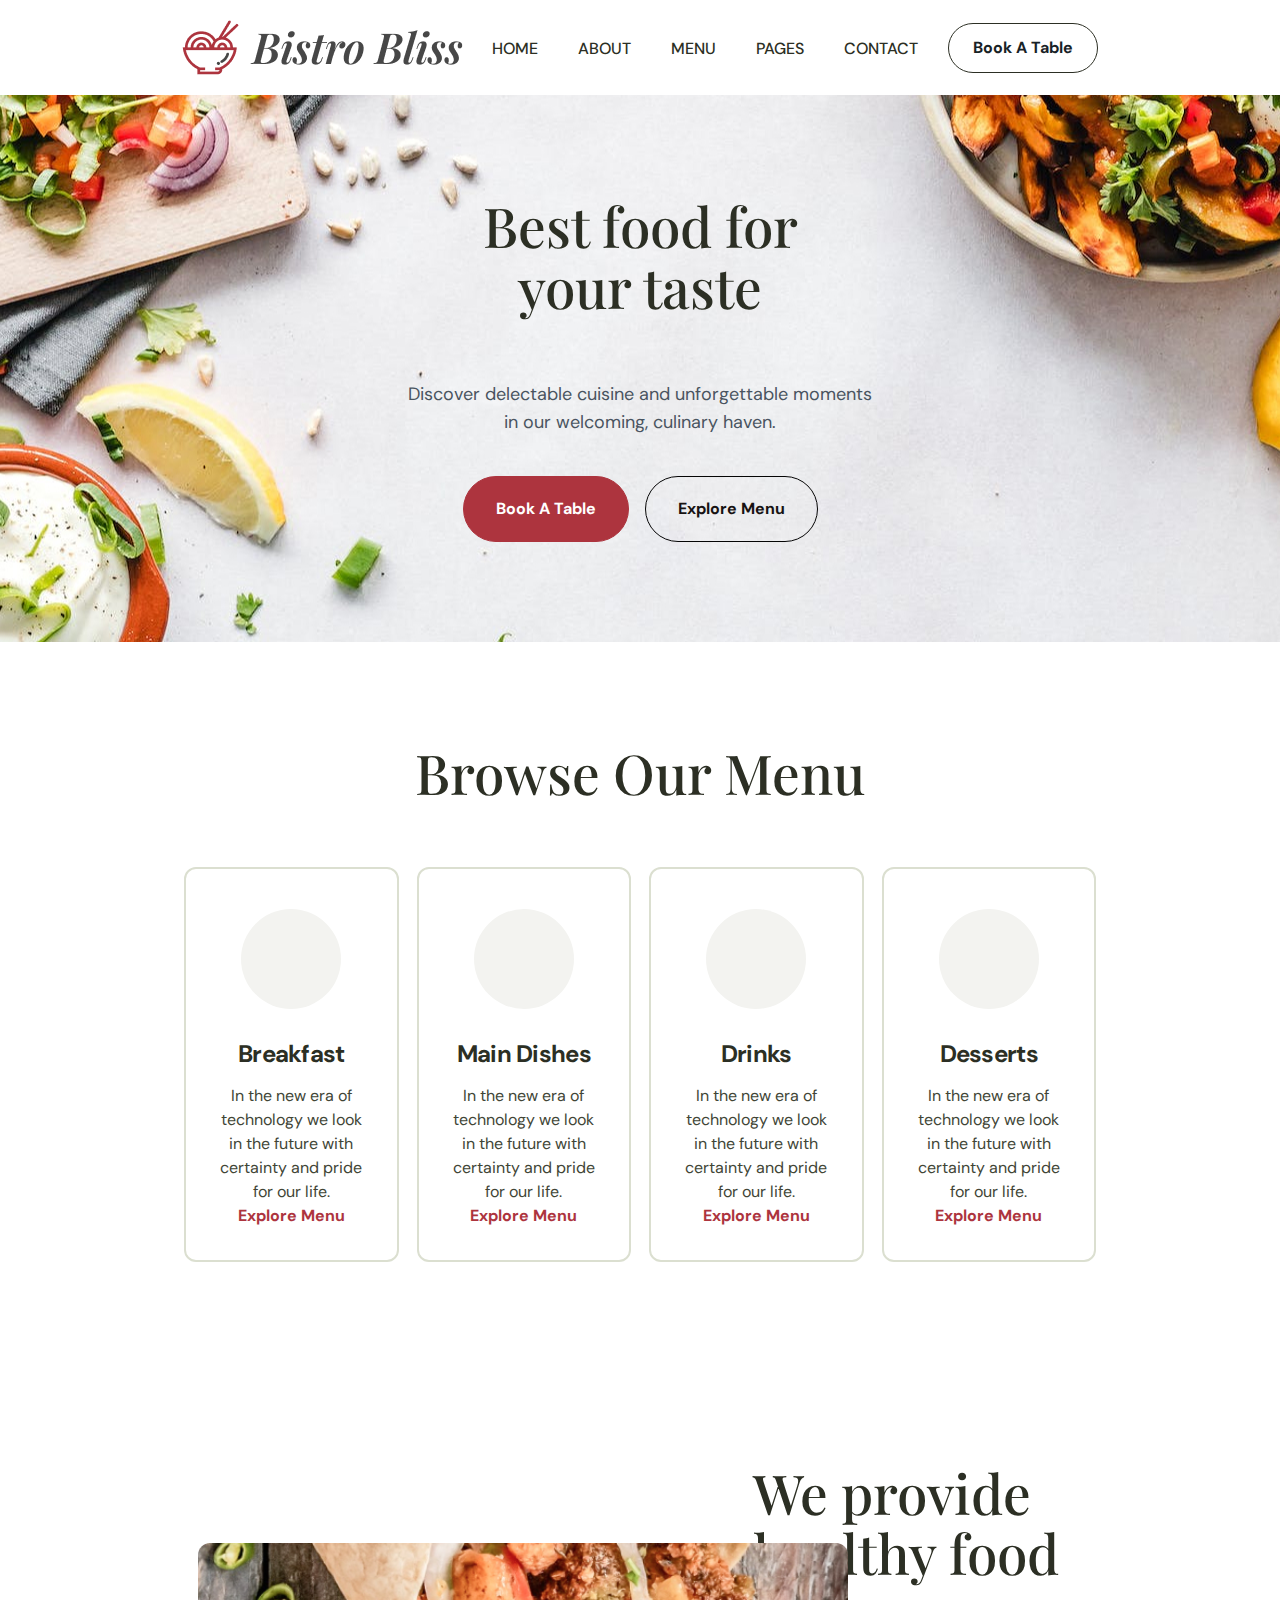
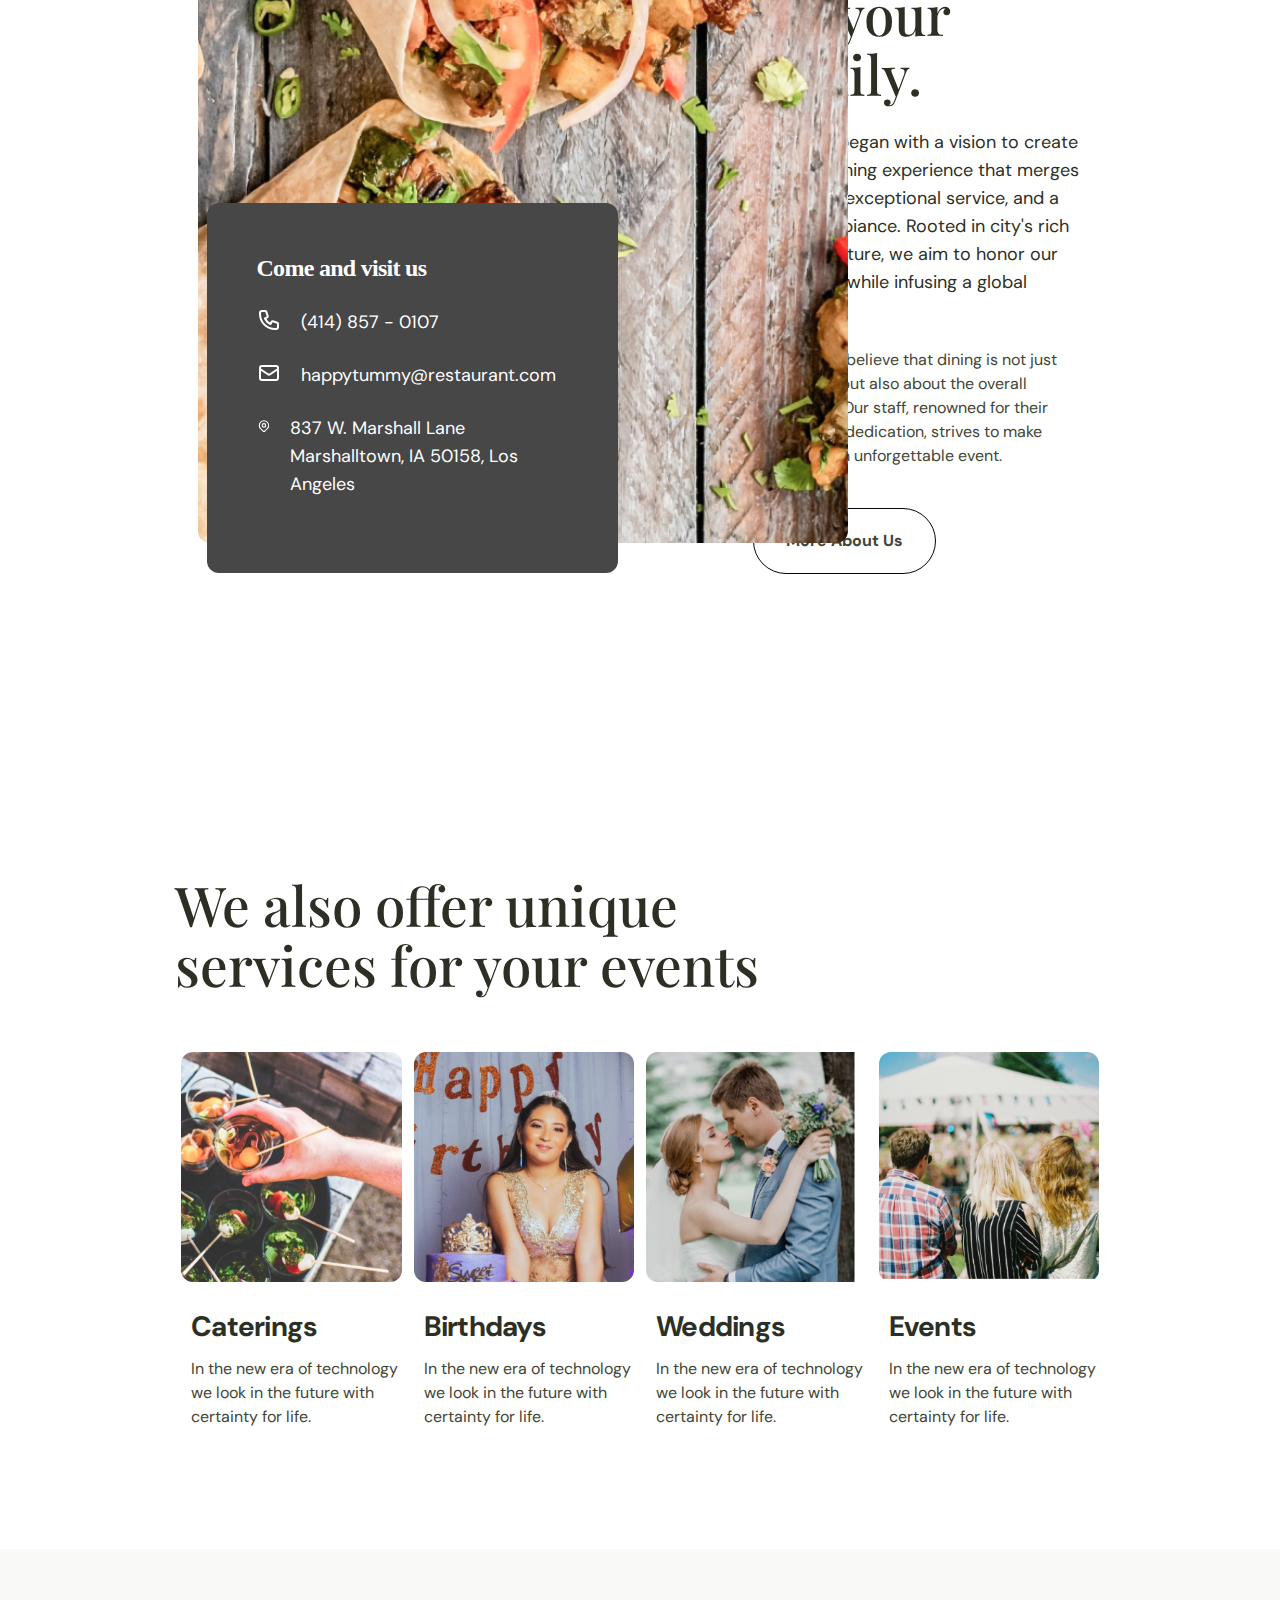
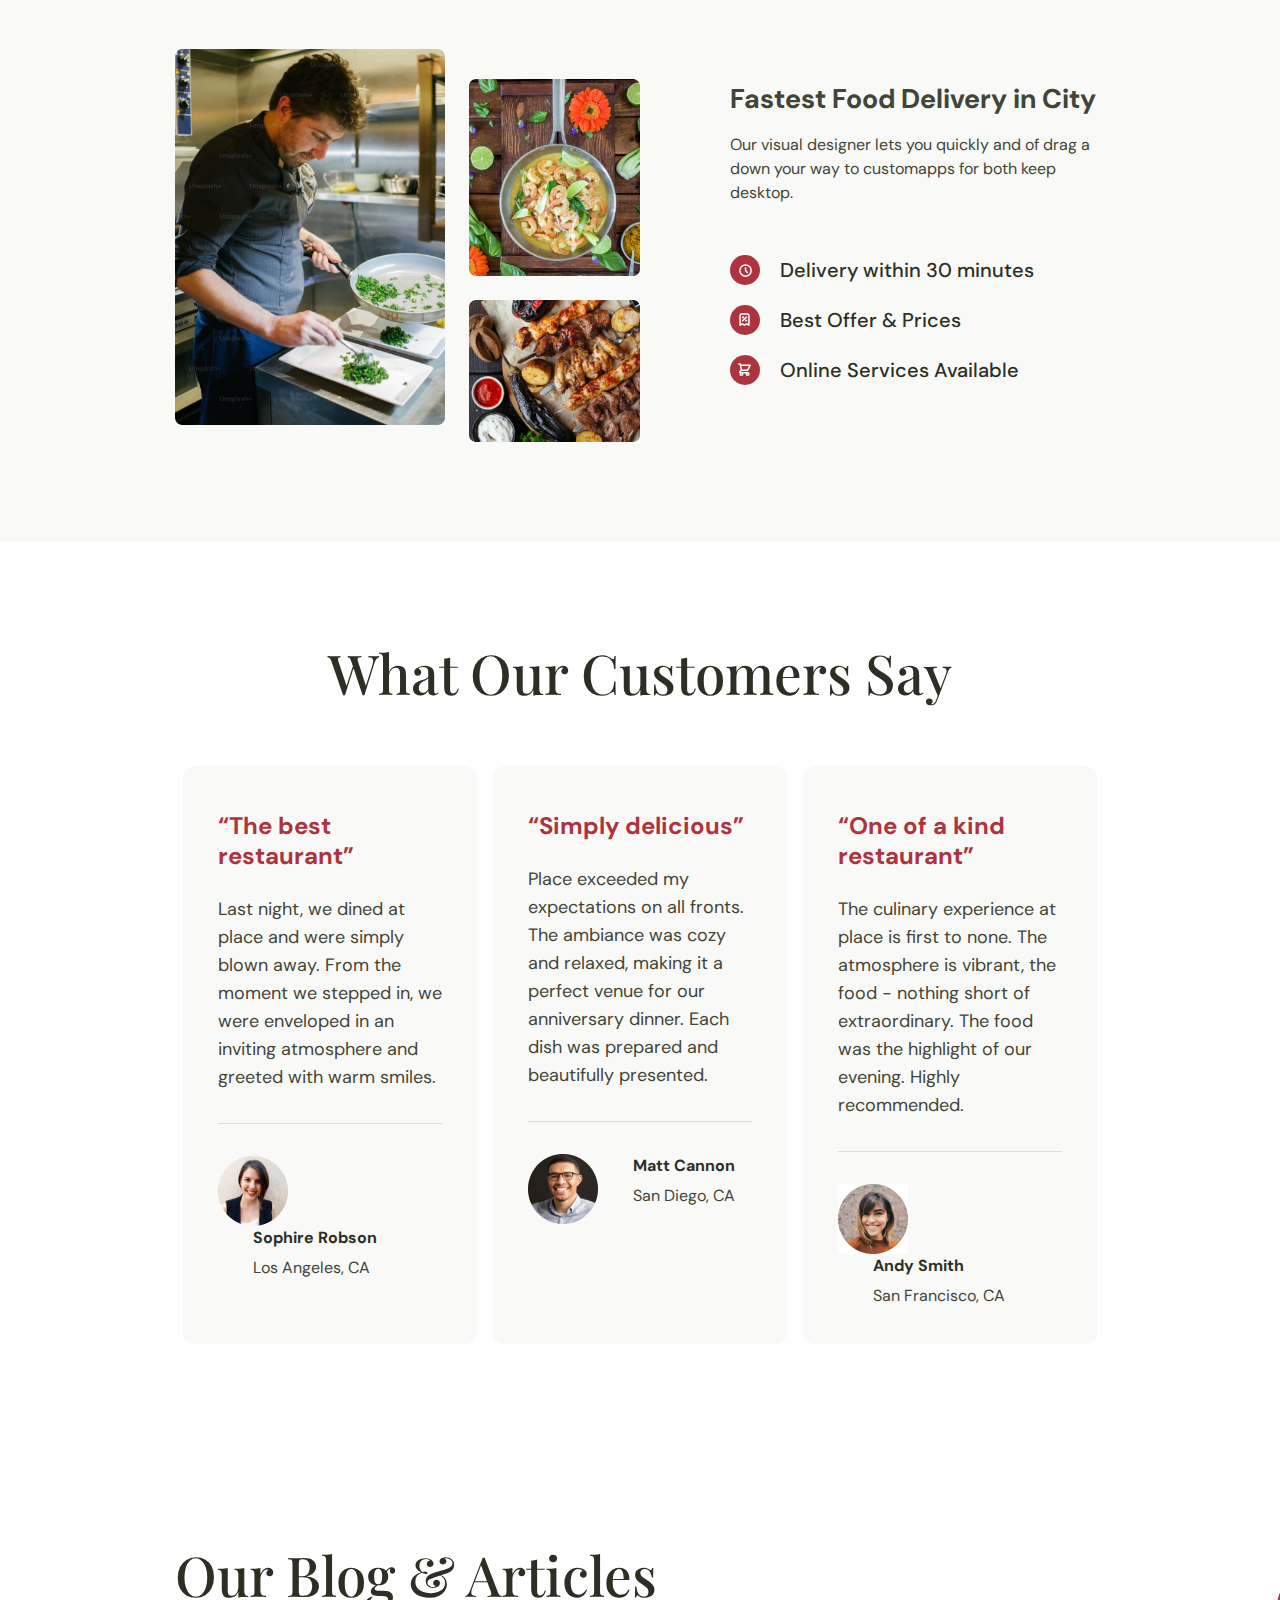
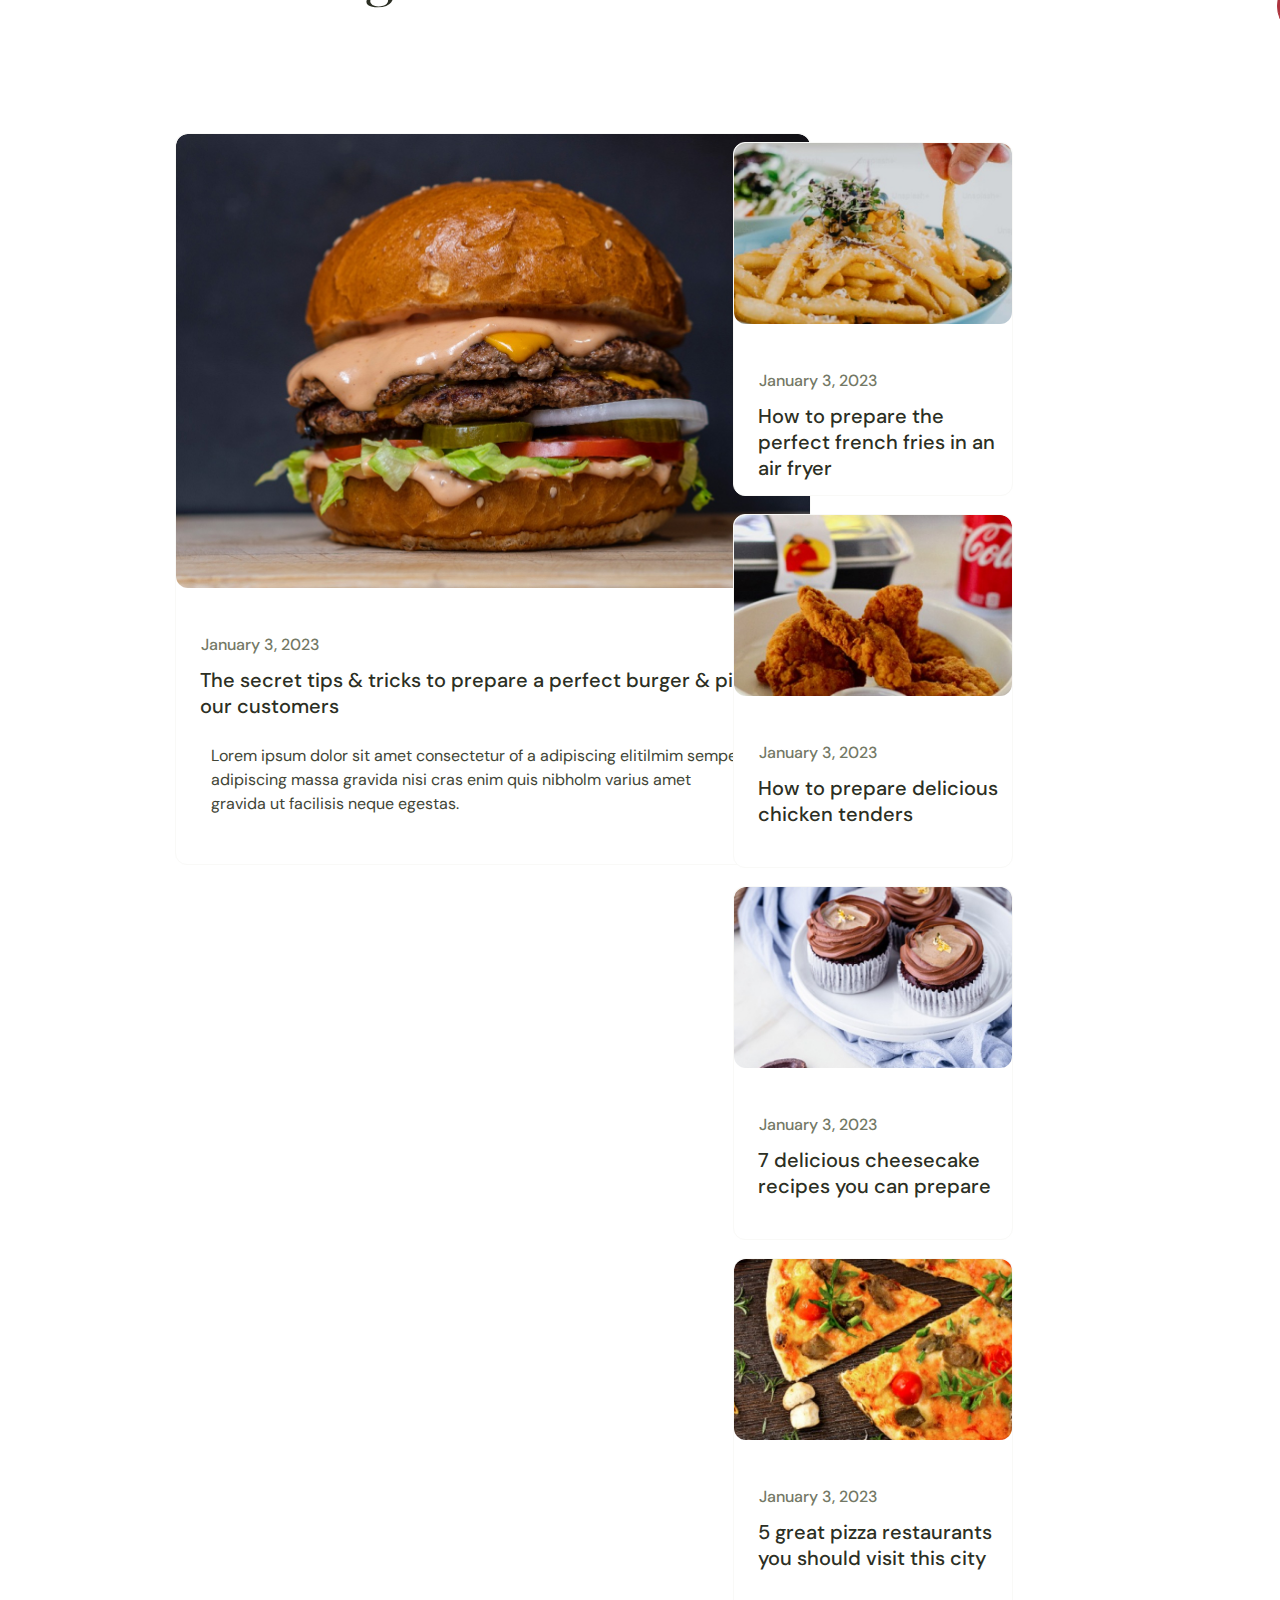
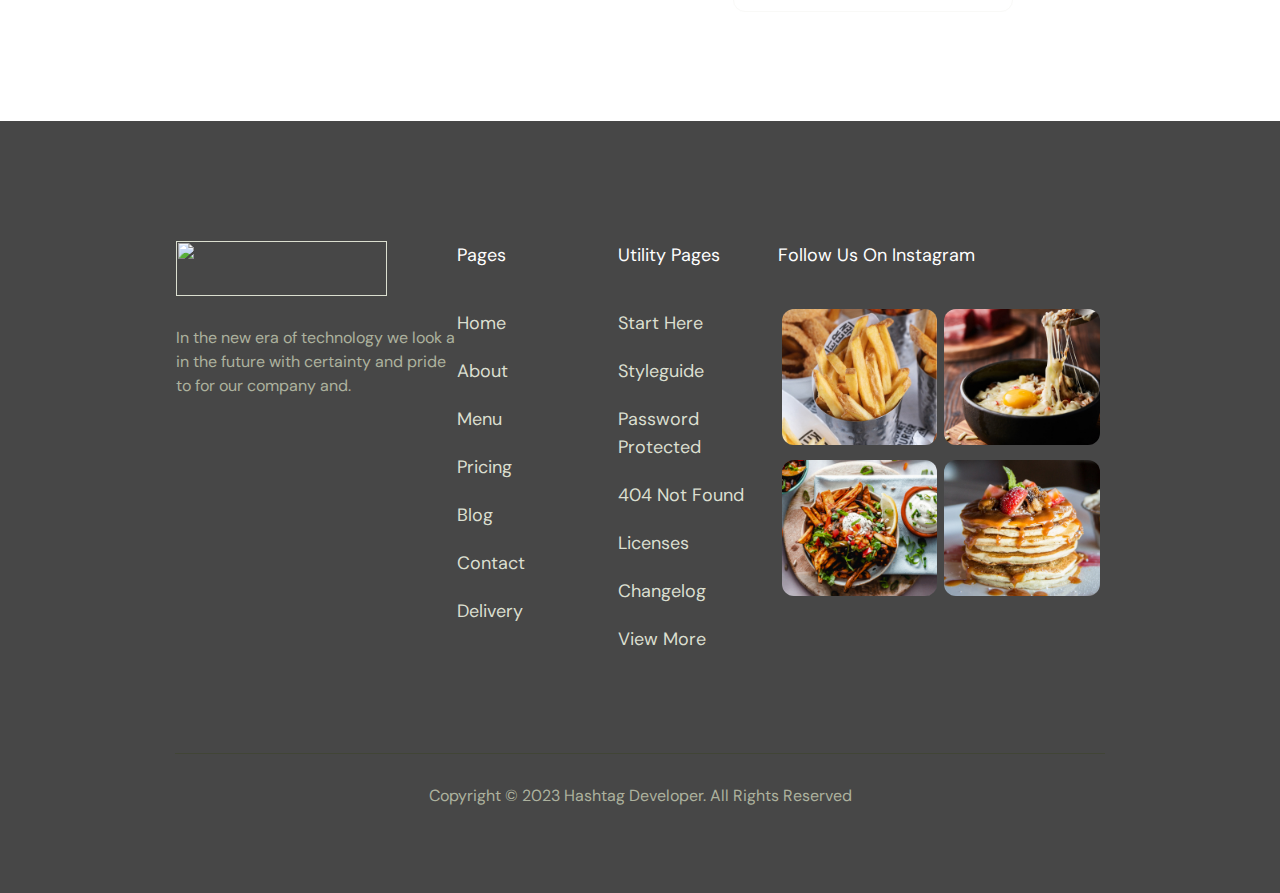
==== commit f0961f4b: "fix" ====
--- a/index.html
+++ b/index.html
@@ -62,28 +62,32 @@
 				<div class="browse_card browse_card__1">
 					<i class="browse_ic"></i>
 					<h3 class="browse_tit">Breakfast</h3>
-					<p class="browse_txt">In the new era of technology we look in the future with certainty and pride for our
+					<p class="browse_txt">In the new era of technology we look in the future with certainty and pride
+						for our
 						life.</p>
 					<a href="menu.html" class="browse_link">Explore Menu</a>
 				</div>
 				<div class="browse_card browse_card__2">
 					<i class="browse_ic"></i>
-					<h3 class="browse_tit">Breakfast</h3>
-					<p class="browse_txt">In the new era of technology we look in the future with certainty and pride for our
+					<h3 class="browse_tit">Main Dishes</h3>
+					<p class="browse_txt">In the new era of technology we look in the future with certainty and pride
+						for our
 						life.</p>
 					<a href="menu.html" class="browse_link">Explore Menu</a>
 				</div>
 				<div class="browse_card browse_card__3">
 					<i class="browse_ic"></i>
-					<h3 class="browse_tit">Breakfast</h3>
-					<p class="browse_txt">In the new era of technology we look in the future with certainty and pride for our
+					<h3 class="browse_tit">Drinks</h3>
+					<p class="browse_txt">In the new era of technology we look in the future with certainty and pride
+						for our
 						life.</p>
 					<a href="menu.html" class="browse_link">Explore Menu</a>
 				</div>
 				<div class="browse_card browse_card__4">
 					<i class="browse_ic"></i>
-					<h3 class="browse_tit">Breakfast</h3>
-					<p class="browse_txt">In the new era of technology we look in the future with certainty and pride for our
+					<h3 class="browse_tit">Desserts</h3>
+					<p class="browse_txt">In the new era of technology we look in the future with certainty and pride
+						for our
 						life.</p>
 					<a href="menu.html" class="browse_link">Explore Menu</a>
 				</div>
@@ -91,6 +95,7 @@
 			</div>
 		</div>
 	</section>
+
 	<section class="about ">
 		<div class="container">
 			<div class="provide_in flex">
@@ -102,9 +107,32 @@
 						<p class="provide_info-txt">Come and visit us</p>
 						<div class="icons">
 
-							<a href="tel:(414) 857 - 0107">(414) 857 - 0107</a>
-							<a href="mailto:happytummy@restaurant.com">happytummy@restaurant.com</a>
-							<a href="geo:837 W. Marshall Lane Marshalltown, IA 50158, Los Angeles">837 W. Marshall Lane
+							<a href="tel:(414) 857 - 0107" class="a_icons"><svg xmlns="http://www.w3.org/2000/svg" width="24"
+									height="24" viewBox="0 0 24 24" fill="none">
+									<path
+										d="M3 5C3 3.89543 3.89543 3 5 3H8.27924C8.70967 3 9.09181 3.27543 9.22792 3.68377L10.7257 8.17721C10.8831 8.64932 10.6694 9.16531 10.2243 9.38787L7.96701 10.5165C9.06925 12.9612 11.0388 14.9308 13.4835 16.033L14.6121 13.7757C14.8347 13.3306 15.3507 13.1169 15.8228 13.2743L20.3162 14.7721C20.7246 14.9082 21 15.2903 21 15.7208V19C21 20.1046 20.1046 21 19 21H18C9.71573 21 3 14.2843 3 6V5Z"
+										stroke="white" stroke-width="2" stroke-linecap="round"
+										stroke-linejoin="round" />
+								</svg>(414) 857 - 0107</a>
+							<a href="mailto:happytummy@restaurant.com" class="a_icons"><svg xmlns="http://www.w3.org/2000/svg"
+									width="24" height="24" viewBox="0 0 24 24" fill="none">
+									<path
+										d="M3 8L10.8906 13.2604C11.5624 13.7083 12.4376 13.7083 13.1094 13.2604L21 8M5 19H19C20.1046 19 21 18.1046 21 17V7C21 5.89543 20.1046 5 19 5H5C3.89543 5 3 5.89543 3 7V17C3 18.1046 3.89543 19 5 19Z"
+										stroke="white" stroke-width="2" stroke-linecap="round"
+										stroke-linejoin="round" />
+								</svg>happytummy@restaurant.com</a>
+							<a href="geo:837 W. Marshall Lane Marshalltown, IA 50158, Los Angeles" class="a_icons"><svg
+									xmlns="http://www.w3.org/2000/svg" width="24" height="24" viewBox="0 0 24 24"
+									fill="none">
+									<path
+										d="M17.6569 16.6569C16.7202 17.5935 14.7616 19.5521 13.4138 20.8999C12.6327 21.681 11.3677 21.6814 10.5866 20.9003C9.26234 19.576 7.34159 17.6553 6.34315 16.6569C3.21895 13.5327 3.21895 8.46734 6.34315 5.34315C9.46734 2.21895 14.5327 2.21895 17.6569 5.34315C20.781 8.46734 20.781 13.5327 17.6569 16.6569Z"
+										stroke="white" stroke-width="2" stroke-linecap="round"
+										stroke-linejoin="round" />
+									<path
+										d="M15 11C15 12.6569 13.6569 14 12 14C10.3431 14 9 12.6569 9 11C9 9.34315 10.3431 8 12 8C13.6569 8 15 9.34315 15 11Z"
+										stroke="white" stroke-width="2" stroke-linecap="round"
+										stroke-linejoin="round" />
+								</svg>837 W. Marshall Lane
 								Marshalltown, IA 50158, Los Angeles</a>
 
 						</div>
@@ -134,6 +162,7 @@
 			</div>
 		</div>
 	</section>
+
 	<section class="offer">
 		<div class="container">
 			<h2 class=" sec_sub-tit">We also offer unique services for your events</h2>
@@ -185,6 +214,7 @@
 			</div>
 		</div>
 	</section>
+
 	<section class="fast">
 		<div class="container">
 			<div class="fast_in flex">
@@ -203,19 +233,38 @@
 				</div>
 				<div class="fast_right">
 					<h2 class="sec_sub-tit">Fastest Food Delivery in City</h2>
-					<p class="fast_txt">Our visual designer lets you quickly and of drag a down your way to customapps for both
+					<p class="fast_txt">Our visual designer lets you quickly and of drag a down your way to customapps
+						for both
 						keep desktop. </p>
 					<div class="fast_icons">
 						<div class="fast_icon flex">
-							<i></i>
+							<i><svg xmlns="http://www.w3.org/2000/svg" width="13" height="13" viewBox="0 0 13 13"
+									fill="none">
+									<path
+										d="M6.53504 4.02349V6.53516L8.41879 8.41891M12.1863 6.53516C12.1863 9.65626 9.65614 12.1864 6.53504 12.1864C3.41394 12.1864 0.883789 9.65626 0.883789 6.53516C0.883789 3.41406 3.41394 0.883911 6.53504 0.883911C9.65614 0.883911 12.1863 3.41406 12.1863 6.53516Z"
+										stroke="white" stroke-width="1.5" stroke-linecap="round"
+										stroke-linejoin="round" />
+								</svg></i>
 							<span>Delivery within 30 minutes</span>
 						</div>
 						<div class="fast_icon flex">
-							<i></i>
+							<i><svg xmlns="http://www.w3.org/2000/svg" width="16" height="16" viewBox="0 0 16 16"
+									fill="none">
+									<path
+										d="M5.65131 8.79099L9.41881 5.02349M5.96529 5.33745H5.97157M9.10487 8.47704H9.11115M11.9305 13.1864V3.13974C11.9305 2.44617 11.3682 1.88391 10.6746 1.88391H4.39548C3.7019 1.88391 3.13965 2.44617 3.13965 3.13974V13.1864L5.33736 11.9306L7.53506 13.1864L9.73277 11.9306L11.9305 13.1864ZM6.27923 5.33745C6.27923 5.51085 6.13867 5.65141 5.96527 5.65141C5.79188 5.65141 5.65131 5.51085 5.65131 5.33745C5.65131 5.16406 5.79188 5.02349 5.96527 5.02349C6.13867 5.02349 6.27923 5.16406 6.27923 5.33745ZM9.41881 8.47704C9.41881 8.65043 9.27825 8.79099 9.10486 8.79099C8.93146 8.79099 8.7909 8.65043 8.7909 8.47704C8.7909 8.30364 8.93146 8.16308 9.10486 8.16308C9.27825 8.16308 9.41881 8.30364 9.41881 8.47704Z"
+										stroke="white" stroke-width="1.5" stroke-linecap="round"
+										stroke-linejoin="round" />
+								</svg></i>
 							<span>Best Offer & Prices</span>
 						</div>
 						<div class="fast_icon flex">
-							<i></i>
+							<i><svg xmlns="http://www.w3.org/2000/svg" width="16" height="16" viewBox="0 0 16 16"
+									fill="none">
+									<path
+										d="M1.88379 1.88385H3.13962L3.39079 3.13968M4.39546 8.16302H10.6746L13.1863 3.13968H3.39079M4.39546 8.16302L3.39079 3.13968M4.39546 8.16302L2.95571 9.60276C2.56014 9.99833 2.8403 10.6747 3.39971 10.6747H10.6746M10.6746 10.6747C9.98104 10.6747 9.41879 11.2369 9.41879 11.9305C9.41879 12.6241 9.98104 13.1863 10.6746 13.1863C11.3682 13.1863 11.9305 12.6241 11.9305 11.9305C11.9305 11.2369 11.3682 10.6747 10.6746 10.6747ZM5.65129 11.9305C5.65129 12.6241 5.08903 13.1863 4.39546 13.1863C3.70188 13.1863 3.13962 12.6241 3.13962 11.9305C3.13962 11.2369 3.70188 10.6747 4.39546 10.6747C5.08903 10.6747 5.65129 11.2369 5.65129 11.9305Z"
+										stroke="white" stroke-width="1.5" stroke-linecap="round"
+										stroke-linejoin="round" />
+								</svg></i>
 							<span>Online Services Available</span>
 						</div>
 					</div>
@@ -223,6 +272,7 @@
 			</div>
 		</div>
 	</section>
+
 	<section class="our">
 		<div class="container">
 			<h2 class="sec_tit">What Our Customers Say</h2>
@@ -284,15 +334,15 @@
 
 		</div>
 	</section>
+
 	<section class="blog">
 
 		<div class="container">
 			<div class="blog_top flex">
 				<h2 class="sec_tit">
 					Our Blog & Articles
-
 				</h2>
-				<a href="#" class="btn_red">Read All Articles</a>
+				<a href="#" class="btn_red2">Read All Articles</a>
 			</div>
 			<div class="provide_in3">
 				<div class="blog_cards flex">
@@ -344,8 +394,6 @@
 			</div>
 		</div>
 	</section>
-
-
 
 	<footer>
 		<div class="container">
--- a/css/style.css
+++ b/css/style.css
@@ -32,6 +32,7 @@
 	display: block;
 	width: 100%;
 	height: auto;
+	overflow: hidden;
 }
 
 button,
@@ -197,7 +198,7 @@
 
 .flex {
 	display: flex;
-	justify-content: space-between;
+	justify-content: space-around;
 	flex-wrap: wrap;
 }
 
@@ -229,9 +230,11 @@
 	font-style: normal;
 	font-weight: 700;
 	line-height: 24px;
-	border: 1px solid #050505;
+	background: #AD343E;
+	border: 1px solid #ad343e;
 	transition: 0.5s;
 	margin: 0 8px;
+	color: #FFF;
 
 }
 
@@ -262,8 +265,9 @@
 
 .btn1:hover,
 .btn2:hover {
-	background: #AD343E;
+	background: #171212;
 	color: var(--neutral-01, #FFF);
+	border: #050505;
 }
 
 .br_tit {
@@ -296,37 +300,75 @@
 	background: #fff;
 	width: calc((100% - 72px) / 4);
 	padding: 40px 34px 32px;
-  }
-  .browse_ic {
+}
+
+.browse_ic {
 	width: 100px;
 	height: 100px;
 	border-radius: 50%;
 	display: block;
 	background: #f3f3f0;
 	margin: 0 auto 30px;
-  }
-  .browse_card__1 .browse_ic {
-	background-image: url();
-  }
-  .browse_card__2 .browse_ic {
-	background-image: url();
-  }
-  .browse_card__3 .browse_ic {
-	background-image: url();
-  }
-  .browse_card__4 .browse_ic {
-	background-image: url();
-  }
-  .browse_tit {
+}
+
+.browse_card__1 .browse_ic {
+	background-image: url(../img/tea1.png);
+	background-position: center;
+	background-repeat: no-repeat;
+}
+
+.browse_card__2 .browse_ic {
+	background-image: url(../img/tea1.png);
+	background-position: center;
+	background-repeat: no-repeat;
+}
+
+.browse_card__3 .browse_ic {
+	background-image: url(../img/tea1.png);
+	background-position: center;
+	background-repeat: no-repeat;
+}
+
+.browse_card__4 .browse_ic {
+	background-image: url(../img/tea1.png);
+	background-position: center;
+	background-repeat: no-repeat;
+}
+
+.browse_tit {
 	color: #2c2f24;
 	text-align: center;
 	font-size: 24px;
 	font-weight: 700;
-	line-height: 30px; /* 125% */
+	line-height: 30px;
+	/* 125% */
 	letter-spacing: -0.72px;
 	margin-bottom: 15px;
-  }
-
+}
+
+.browse_txt {
+	color: var(--neutral-06, #414536);
+	text-align: center;
+	max-width: 238px;
+	/* Body/16px/Regular */
+	font-size: 16px;
+	font-weight: 400;
+	line-height: 24px;
+	/* 150% */
+}
+
+.browse_link {
+	display: flex;
+	justify-content: center;
+	align-items: center;
+	color: #AD343E;
+	/* Body/16px/Bold */
+	font-size: 16px;
+	font-weight: 700;
+	line-height: 24px;
+	/* 150% */
+
+}
 
 .provide_in {
 	align-items: center;
@@ -346,6 +388,11 @@
 
 .provide_right {
 	width: calc(50% - 45px);
+	padding-left: 90px;
+	display: flex;
+	flex-direction: column;
+	align-items: flex-start;
+	margin-bottom: 100px;
 }
 
 .provide .sec_sub-tit {
@@ -374,26 +421,29 @@
 	padding: 50px;
 	color: #fff;
 	width: 411px;
-	z-index: ;
+	z-index: 10px;
+	display: inline-block;
+	margin-bottom: 20px;
 }
 
 .provide_info-txt {
 	color: var(--neutral-01, #FFF);
 	/* Headline/H3 */
-	font-family:" DM Sans";
+	font-family: " DM Sans";
 	font-size: 24px;
 	font-weight: 700;
 	line-height: 30px;
 	/* 125% */
 	letter-spacing: -0.72px;
-	А
-}
-
-.about_img {
+
+}
+
+.about_img img {
 	width: 650px;
-	height: 800px;
-	border-radius 12px;
-	
+	height: 600px;
+	border-radius: 12px;
+	overflow: hidden;
+
 
 }
 
@@ -401,6 +451,20 @@
 	/* Headline/H2 */
 	font-family: "Playfair Display";
 	margin-bottom: 24px;
+	color: var(--neutral-07, #2C2F24);
+	font-size: 55px;
+	font-weight: 500;
+	line-height: 60.5px;
+	max-width: 557px;
+	/* 110% */
+}
+
+.a_icons {
+	display: flex;
+}
+
+.a_icons svg {
+	margin-right: 20px;
 }
 
 .p1 {
@@ -443,7 +507,7 @@
 	color: var(--neutral-07, #2C2F24);
 
 	/* Headline/H2 */
-	font-family: Playfair Display;
+	font-family: "Playfair Display";
 	font-size: 55px;
 	font-style: normal;
 	font-weight: 500;
@@ -456,6 +520,7 @@
 	transition: 0.3s;
 	border-radius: 12px;
 	padding-bottom: 20px;
+	border-radius: 12px;
 
 }
 
@@ -463,8 +528,10 @@
 	box-shadow: 0 5px 5px rgb(0, 0, 0, 0.2);
 }
 
-.offer_img {
+.offer_img img {
 	margin-bottom: 30px;
+	border-radius: 12px;
+	overflow: hidden;
 }
 
 .offer_tit {
@@ -500,60 +567,75 @@
 /* fast */
 .fast {
 	background: #f9f9f7;
-  }
-  .fast_left {
+}
+
+.fast_left {
 	width: 50%;
-  }
-  .fast_right {
+}
+
+.fast_right {
 	width: 50%;
 	padding-left: 90px;
 	align-self: center;
-  }
-  .fast_img-big {
+}
+
+.fast_img-big {
 	width: 58%;
-  }
-  .fast_img-sm {
+}
+
+.fast_img-sm {
 	width: 42%;
 	padding: 30px 0 0 24px;
-  }
-  .fast_img:first-child {
+}
+
+.fast_img:first-child {
 	margin-bottom: 24px;
-  }
-  .fast .sec_sub-tit {
+}
+
+.fast .sec_sub-tit {
 	margin-bottom: 20px;
-  }
-  .fast_txt {
+}
+
+.fast_txt {
 	color: #414536;
 	font-size: 16px;
-	line-height: 24px; /* 150% */
+	line-height: 24px;
+	/* 150% */
 	margin-bottom: 50px;
-  }
-  .fast_icon {
+}
+
+.fast_icon {
 	justify-content: flex-start;
 	align-items: center;
 	margin-bottom: 20px;
-  }
-  .fast_icon i {
+}
+
+.fast_icon i {
 	display: block;
 	width: 30px;
 	height: 30px;
 	border-radius: 50%;
 	background: #ad343e url(../img/icons/clock.svg) center no-repeat;
-  }
-  /* .fast_icon:nth-child(2) i{
+	display: flex;
+	align-items: center;
+	justify-content: center;
+}
+
+/* .fast_icon:nth-child(2) i{
 	background-image: url();
   }
   .fast_icon:last-child i{
 	background-image: url();
   } */
-  .fast_icon span {
+.fast_icon span {
 	padding-left: 20px;
 	color: #2c2f24;
 	font-size: 20px;
 	font-weight: 500;
-	line-height: 26px; /* 130% */
-  }
-  
+	line-height: 26px;
+	/* 130% */
+}
+
 
 /*our*/
 .card {
@@ -561,6 +643,12 @@
 	width: calc((100% - 48px) / 3);
 	border-radius: 12px;
 	background: var(--neutral-02, #F9F9F7);
+	transition: 1s;
+	cursor: pointer;
+}
+
+.card:hover {
+	box-shadow: 0 5px 5px rgb(0, 0, 0, 0.2);
 }
 
 .sec_tit {
@@ -653,9 +741,34 @@
 
 /*blog*/
 .blog_top {
-
+	display: flex;
+	width: 1296px;
+	justify-content: space-between;
 	align-items: center;
 	margin-bottom: 64px;
+}
+
+.btn_red2 {
+	display: inline-flex;
+	padding: 20px 32px;
+	justify-content: center;
+	align-items: center;
+	gap: 10px;
+	color: #FFF;
+	border: 1px solid #AD343E;
+	border-radius: 118px;
+	text-align: right;
+	background-color: #AD343E;
+
+	/* Body/16px/Bold */
+	font-family: "DM Sans";
+	font-size: 16px;
+	font-weight: 700;
+	line-height: 24px;
+	/* 150% */
+	cursor: pointer;
+	transition: 0.5s;
+
 }
 
 .blog_top .sec_tit {
@@ -690,11 +803,13 @@
 	transition: 0.5s;
 }
 
-.btn_red:hover {
-	background: #AD343E;
-	color: #DBDFD0;
-}
-.provide_right2{
+.btn_red:hover,
+.btn_red__2 {
+	background: #051212;
+	color: #f4f7f4;
+}
+
+.provide_right2 {
 	width: 50%;
 }
 
@@ -707,10 +822,14 @@
 	background: var(--neutral-01, #FFF);
 	cursor: pointer;
 	transition: 1s;
-}
-
-.blog_img {
+
+}
+
+.blog_img img {
 	margin-bottom: 30px;
+	border-radius: 12px;
+	overflow: hidden;
+
 }
 
 .blog_date {
@@ -726,7 +845,7 @@
 	line-height: 24px;
 	/* 150% */
 	display: block;
-	margin-bottom:10px;
+	margin-bottom: 10px;
 }
 
 .blog_tit {
@@ -761,9 +880,11 @@
 	box-shadow: 0px 2.97872px 59.57446px 0px rgba(0, 0, 0, 0.08);
 
 }
-.provide_left2{
+
+.provide_left2 {
 	width: 50%;
 }
+
 .provide_left2 .blog_card {
 	width: calc(50% - 12px);
 	width: 280px;
@@ -823,6 +944,16 @@
 	color: #fff;
 }
 
+.footer_txt {
+	max-width: 293px;
+	color: var(--neutral-04, #ADB29E);
+	/* Body/16px/Regular */
+	font-size: 16px;
+	font-weight: 400;
+	line-height: 24px;
+	/* 150% */
+}
+
 .footer_right {
 	width: 35%;
 	display: flex;
@@ -905,6 +1036,10 @@
 	padding: 215px 0;
 }
 
+.feel_l {
+	padding-right: 24px;
+}
+
 .feel_top .sec_sub-tit {
 	max-width: 596px;
 	margin: 0 auto;
@@ -947,7 +1082,11 @@
 }
 
 .feel_card {
-	padding-left: 87px;
+	display: flex;
+	align-items: flex-start;
+	gap: 24px;
+	width: 300px;
+	flex-wrap: nowrap;
 }
 
 .feel_tit {
@@ -986,7 +1125,6 @@
 	display: inline-flex;
 	flex-direction: column;
 	align-items: flex-start;
-	margin: 137px 152px;
 }
 
 .info_tit {
@@ -1033,7 +1171,9 @@
 	align-items: center;
 }
 
-
+.information_in {
+	align-items: center;
+}
 
 .card_txt1 {
 	color: var(--neutral-07, #2C2F24);
@@ -1103,6 +1243,11 @@
 	margin-bottom: 50px;
 }
 
+.btn3 {
+	background-color: #AD343E;
+	color: #FFF;
+}
+
 .btn3,
 .btn4,
 .btn5,
@@ -1114,7 +1259,6 @@
 	align-items: center;
 	gap: 10px;
 	text-align: center;
-	color: #171212;
 	cursor: pointer;
 	max-width: 150px;
 
@@ -1134,7 +1278,6 @@
 	margin-bottom: 50px;
 }
 
-.btn3:hover,
 .btn4:hover,
 .btn5:hover,
 .btn6:hover,
@@ -1252,7 +1395,7 @@
 	display: flex;
 	justify-content: center;
 	align-items: center;
-	padding: 10px;
+	padding: 32px 34px;
 }
 
 .you_ic__big {
@@ -1301,6 +1444,10 @@
 	background: var(--neutral-01, #FFF);
 	transition: 1s;
 	margin: 10px;
+	border-radius: 12px;
+	overflow: hidden;
+
+
 	/* 1 */
 
 }
@@ -1326,6 +1473,11 @@
 }
 
 /*BOOK.HTML*/
+.CONTAKT,
+.book {
+	background-color: #f9f9f7;
+}
+
 .book_tit {
 	color: var(--neutral-07, #2C2F24);
 	text-align: center;
@@ -1362,6 +1514,11 @@
 }
 
 .map {
+	padding-top: 0;
+	padding-bottom: 0;
+}
+
+.contact2 {
 	padding-top: 0;
 }
 
@@ -1398,6 +1555,7 @@
 .input {
 	line-height: 58px;
 	font-size: 16px;
+	border-radius: 5px;
 
 }
 
@@ -1410,8 +1568,14 @@
 }
 
 .btn_red__2 {
+	background-color: #AD343E;
+	color: #FFF;
 	width: 700px;
 	margin-left: 24px;
+}
+
+.from_input_end {
+	border-radius: 16px;
 }
 
 /*PAGES2.HTML*/
@@ -1492,4 +1656,60 @@
 	line-height: 28px;
 	/* 155.556% */
 	margin-bottom: 72px;
+}
+
+/*CONTACT.HTML*/
+.form_input___big {
+	height: 156px;
+}
+
+.cont_txt {
+	padding: 0 300px;
+
+}
+
+.cont_txt1 {
+	display: flex;
+	flex-direction: column;
+	align-items: flex-start;
+	gap: 24px;
+}
+
+.txt_cont {
+	color: var(--neutral-07, #2C2F24);
+	/* Body/20px/Bold */
+	font-family: "DM Sans";
+	font-size: 20px;
+	font-weight: 700;
+	line-height: 26px;
+	/* 130% */
+}
+
+.txt_conth4 {
+	color: #AD343E;
+	/* Headline/H3 */
+	font-family: " DM Sans";
+	font-size: 24px;
+	font-weight: 700;
+	line-height: 30px;
+	/* 125% */
+	letter-spacing: -0.72px;
+}
+
+.txt_cont2 {
+	color: var(--neutral-07, #2C2F24);
+	max-width: 209px;
+	/* Body/18px/Regular */
+	font-family: "DM Sans";
+	font-size: 18px;
+	font-weight: 400;
+	line-height: 28px;
+	/*155.556%*/
+}
+
+
+
+
+.js-btn.active {
+	background: blue;
 }